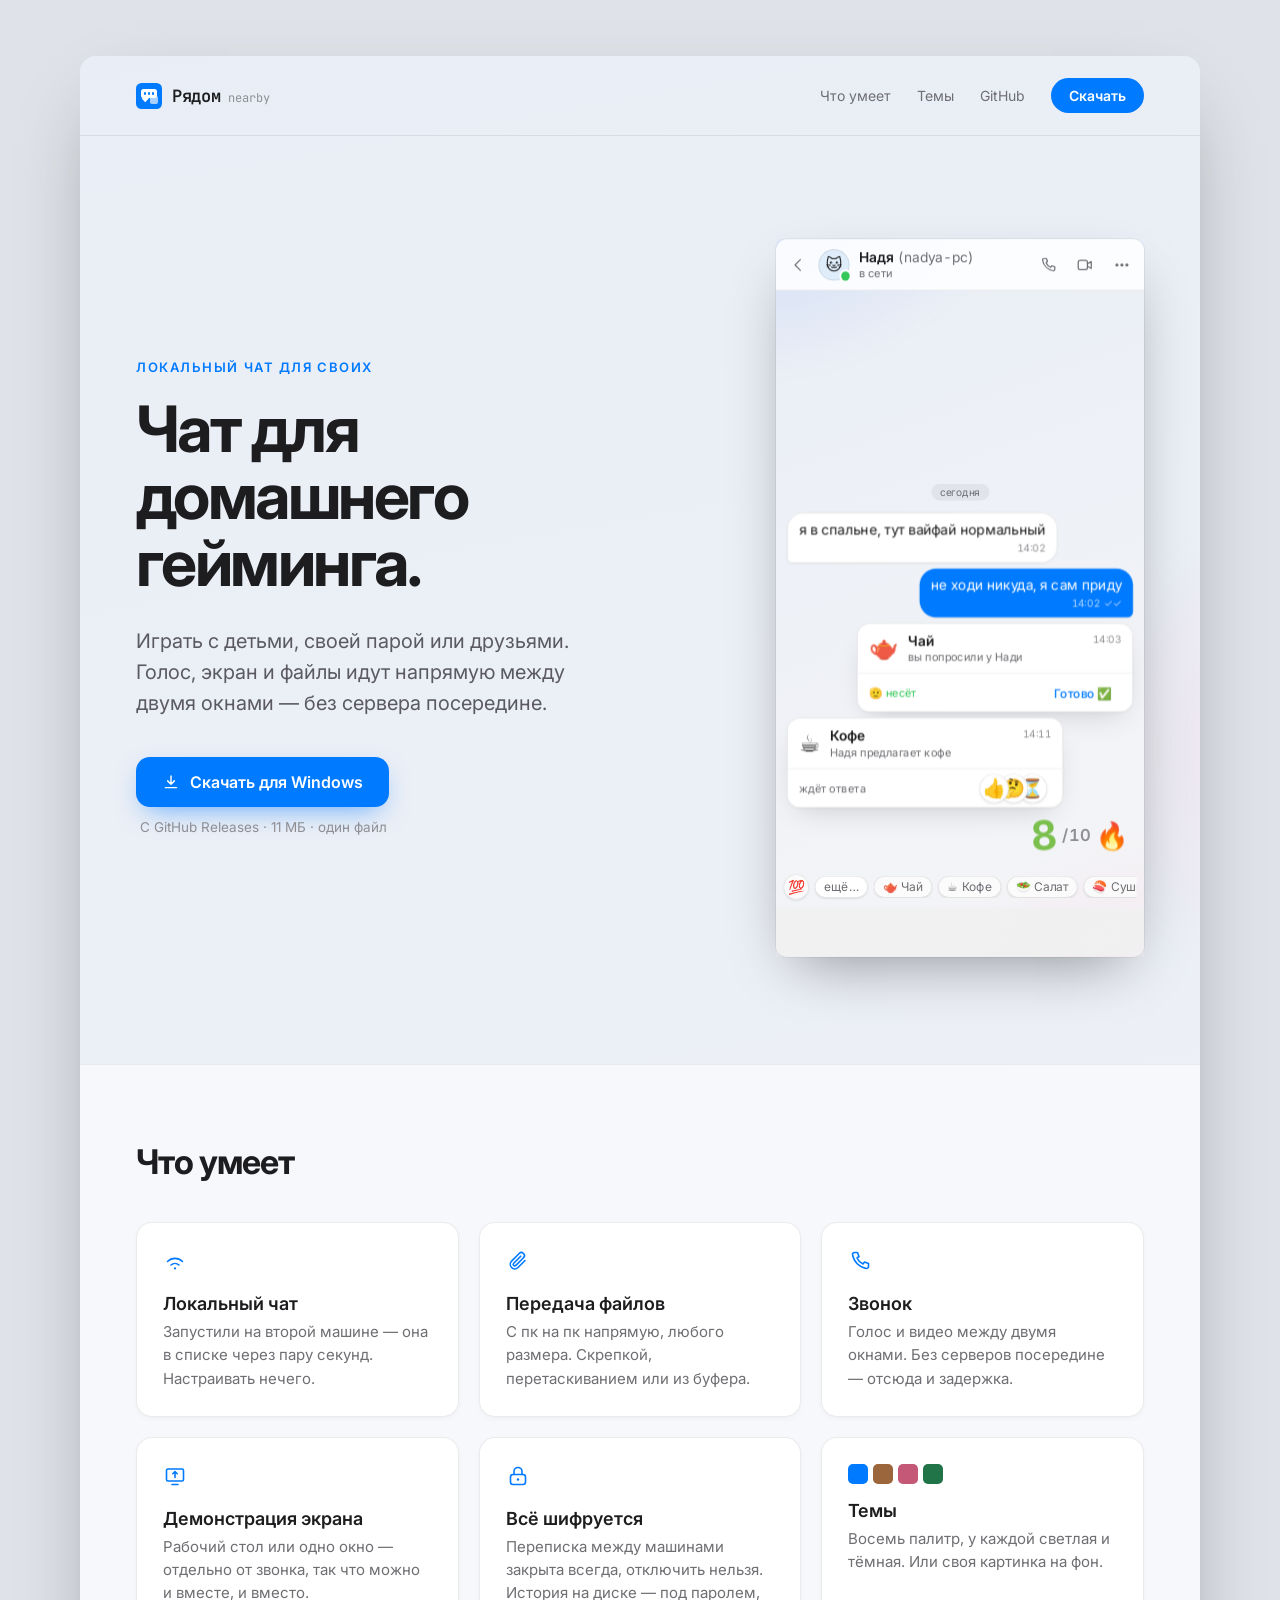
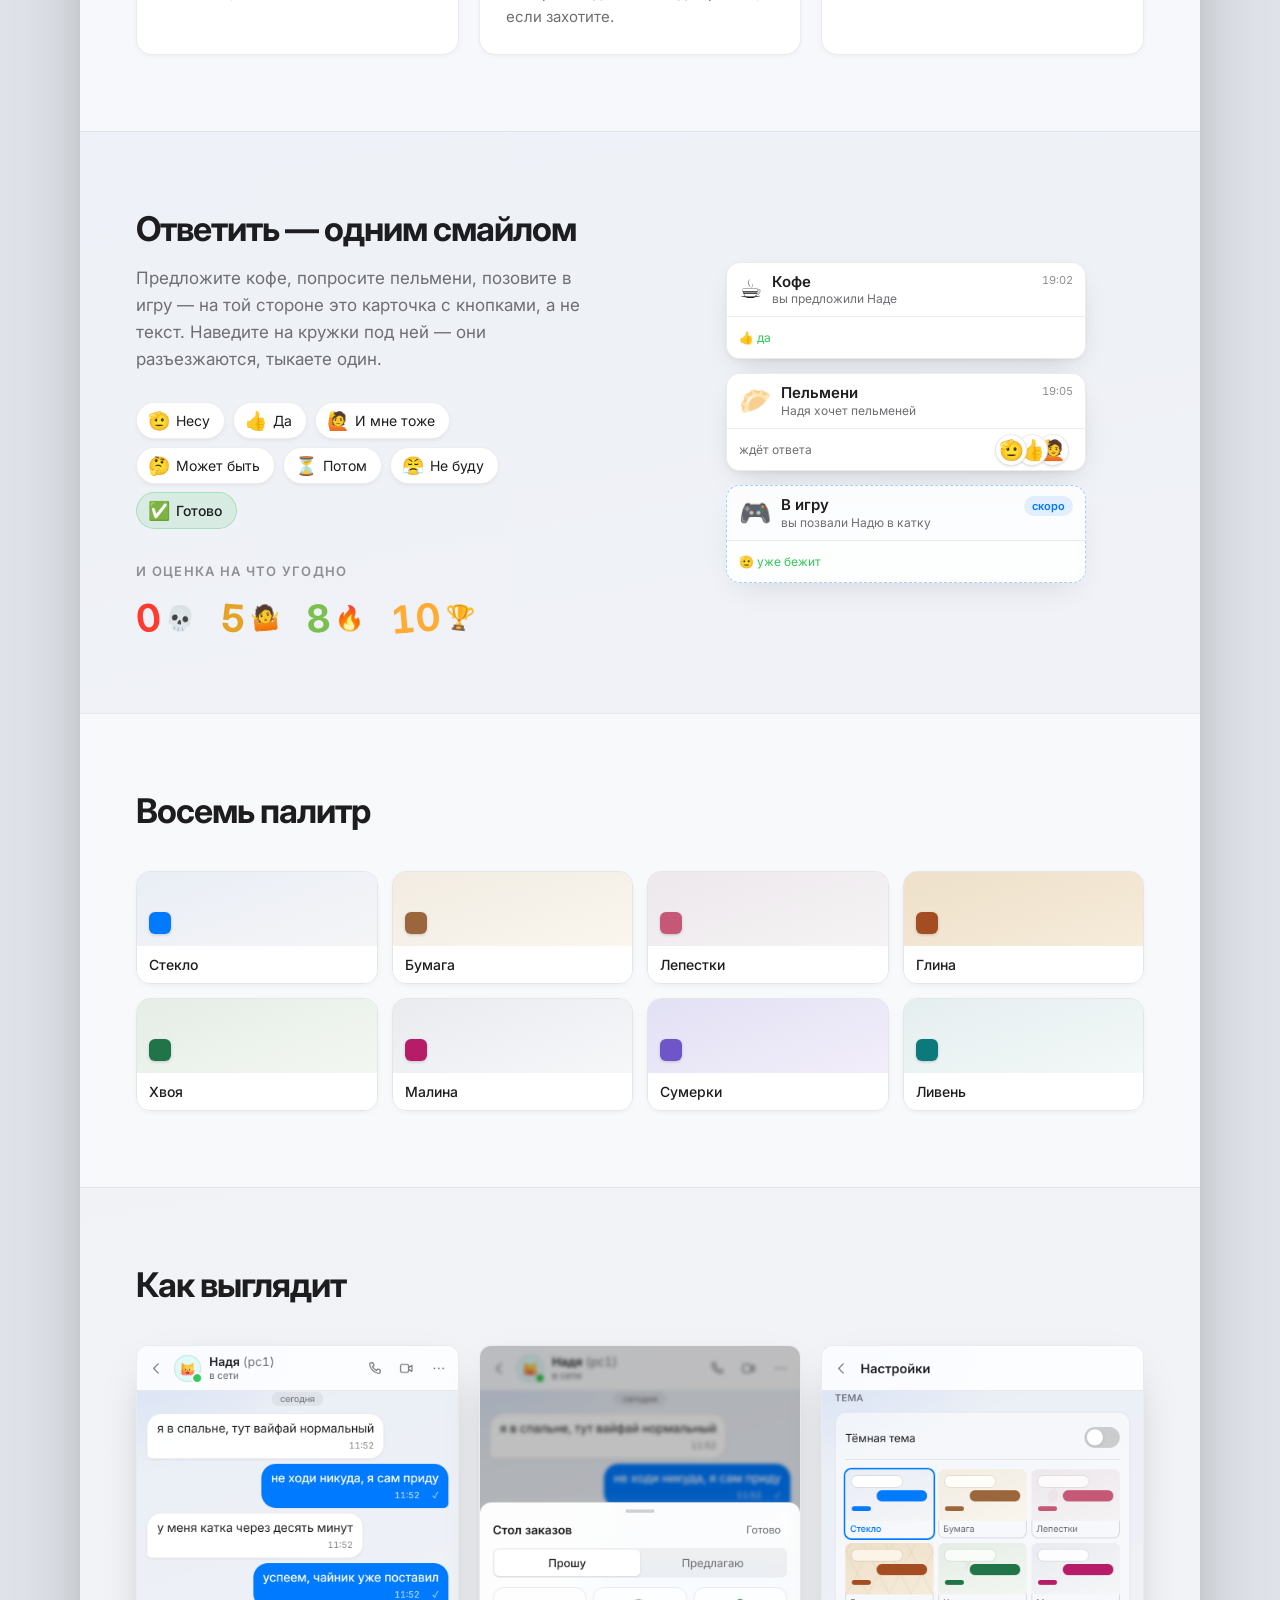
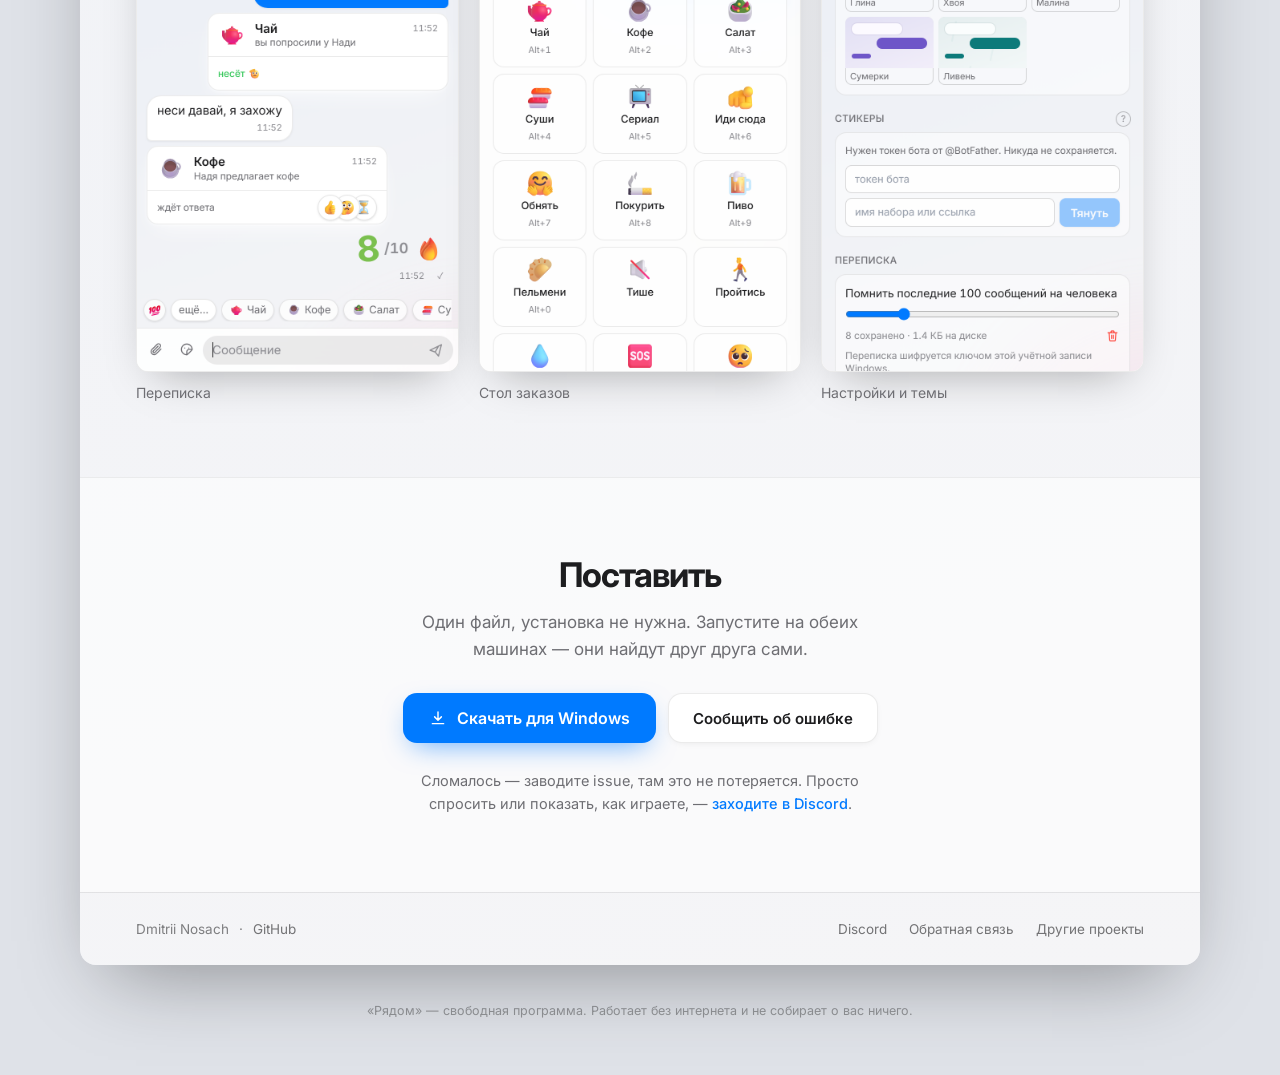
==== index.html @ aa348ae3 "Лендинг «Рядом» для GitHub Pages на manacode.su" ====
<!DOCTYPE html>
<html lang="ru">
<head>
<meta charset="utf-8">
<meta name="viewport" content="width=device-width, initial-scale=1">
<title>Рядом — локальный чат для домашней сети, без интернета и аккаунтов</title>
<meta name="description" content="«Рядом» — чат для двух-трёх компьютеров в одной квартире. Сообщения, звонок, демонстрация экрана и файлы идут напрямую между машинами: без интернета, без аккаунтов, без сервера. Бесплатно, Windows, один файл.">

<link rel="canonical" href="https://manacode.su/">
<meta name="theme-color" content="#dfe2e8">

<meta property="og:type" content="website">
<meta property="og:locale" content="ru_RU">
<meta property="og:site_name" content="Рядом">
<meta property="og:url" content="https://manacode.su/">
<meta property="og:title" content="Рядом — локальный чат для домашней сети">
<meta property="og:description" content="Сообщения, звонок, экран и файлы напрямую между компьютерами в одной квартире. Без интернета, аккаунтов и сервера.">
<meta property="og:image" content="https://manacode.su/assets/og.png">
<meta property="og:image:width" content="1200">
<meta property="og:image:height" content="630">
<meta property="og:image:alt" content="Окно чата «Рядом»: переписка, карточки заказов и оценка">

<meta name="twitter:card" content="summary_large_image">
<meta name="twitter:title" content="Рядом — локальный чат для домашней сети">
<meta name="twitter:description" content="Сообщения, звонок, экран и файлы напрямую между компьютерами в одной квартире. Без интернета, аккаунтов и сервера.">
<meta name="twitter:image" content="https://manacode.su/assets/og.png">

<link rel="icon" href="assets/ryadom-32.png" sizes="32x32" type="image/png">
<link rel="icon" href="assets/ryadom-256.png" sizes="256x256" type="image/png">
<link rel="apple-touch-icon" href="assets/ryadom-256.png">

<link rel="preconnect" href="https://fonts.googleapis.com">
<link rel="preconnect" href="https://fonts.gstatic.com" crossorigin>
<link href="https://fonts.googleapis.com/css2?family=Inter:wght@400;500;600;700;800&amp;family=JetBrains+Mono:wght@400;500;600&amp;display=swap" rel="stylesheet">
<link rel="stylesheet" href="assets/style.css">

<script type="application/ld+json">
{
  "@context": "https://schema.org",
  "@type": "SoftwareApplication",
  "name": "Рядом",
  "alternateName": "Ryadom",
  "applicationCategory": "CommunicationApplication",
  "operatingSystem": "Windows 10, Windows 11",
  "url": "https://manacode.su/",
  "downloadUrl": "https://github.com/dmitriinosach/Nearby-Lan-Chat/releases/latest",
  "inLanguage": "ru",
  "description": "Локальный чат для домашней сети: сообщения, звонок, демонстрация экрана и передача файлов напрямую между компьютерами, без интернета, аккаунтов и сервера.",
  "offers": { "@type": "Offer", "price": "0", "priceCurrency": "RUB" },
  "author": { "@type": "Person", "name": "Dmitrii Nosach", "url": "https://github.com/dmitriinosach" }
}
</script>
</head>
<body>

<a class="skip" href="#glavnoe">К содержанию</a>

<div class="page">
  <div class="shell">

    <!-- ─────────────────────────── шапка ─────────────────────────── -->
    <header class="nav">
      <a class="brand" href="/">
        <span class="mark" aria-hidden="true">
          <i class="m-back"></i>
          <i class="m-tail"></i>
          <i class="m-bub"><b></b><b></b><b></b></i>
        </span>
        <span style="display: flex; align-items: baseline; gap: 8px;">
          <span class="brand__name">Рядом</span>
          <span class="brand__sub">nearby</span>
        </span>
      </a>
      <nav class="nav__links">
        <a href="#umeet">Что умеет</a>
        <a href="#temy">Темы</a>
        <a href="https://github.com/dmitriinosach/Nearby-Lan-Chat">GitHub</a>
        <a class="btn btn--pill" href="https://github.com/dmitriinosach/Nearby-Lan-Chat/releases/latest">Скачать</a>
      </nav>
    </header>

    <!-- ─────────────────────────── герой ─────────────────────────── -->
    <main id="glavnoe">
    <section class="hero">
      <div class="hero__glow" aria-hidden="true"></div>

      <div class="hero__grid">
        <div>
          <p class="kicker">Локальный чат для своих</p>
          <h1>Чат для домашнего гейминга.</h1>
          <p class="hero__lead">Играть с детьми, своей парой или друзьями. Голос, экран и файлы идут напрямую между двумя окнами — без сервера посередине.</p>

          <div class="hero__cta">
            <a class="btn btn--lead" href="https://github.com/dmitriinosach/Nearby-Lan-Chat/releases/latest">
              <svg width="18" height="18" viewBox="0 0 24 24" fill="none" stroke="currentColor" stroke-width="1.9" stroke-linecap="round" stroke-linejoin="round" aria-hidden="true"><path d="M12 4v11m0 0-4.5-4.5M12 15l4.5-4.5"/><path d="M4.5 19.5h15"/></svg>
              Скачать для Windows
            </a>
            <p class="hero__fine">С GitHub Releases · 11 МБ · один файл</p>
          </div>
        </div>

        <div class="hero__shot">
          <!-- Макет окна 400×780, воссозданный из web/src. Не скриншот:
               настоящие снимки живут ниже, в разделе «Как выглядит». -->
          <div class="win">
            <div class="win__glow" aria-hidden="true"></div>
            <div class="win__col">

              <div class="win__bar">
                <span class="win__icon" aria-hidden="true"><svg width="20" height="20" viewBox="0 0 24 24" fill="none" stroke="currentColor" stroke-width="1.6" stroke-linecap="round" stroke-linejoin="round"><path d="M15 5 8 12l7 7"/></svg></span>
                <span class="win__ava">
                  <span>🐱</span>
                  <i class="win__dot"></i>
                </span>
                <div class="win__who">
                  <p class="n">Надя<span> (nadya-pc)</span></p>
                  <p class="s">в сети</p>
                </div>
                <span class="win__icon" aria-hidden="true"><svg width="20" height="20" viewBox="0 0 24 24" fill="none" stroke="currentColor" stroke-width="1.6" stroke-linecap="round" stroke-linejoin="round"><path d="M6.5 3.5h3l1.5 4-2 1.5a12 12 0 0 0 6 6l1.5-2 4 1.5v3a2 2 0 0 1-2.2 2A17 17 0 0 1 4.5 5.7a2 2 0 0 1 2-2.2Z"/></svg></span>
                <span class="win__icon" aria-hidden="true"><svg width="20" height="20" viewBox="0 0 24 24" fill="none" stroke="currentColor" stroke-width="1.6" stroke-linecap="round" stroke-linejoin="round"><rect x="3" y="6" width="12" height="12" rx="2.5"/><path d="m15 10.5 5-3v9l-5-3"/></svg></span>
                <span class="win__icon" aria-hidden="true"><svg width="20" height="20" viewBox="0 0 24 24" fill="none" stroke="currentColor" stroke-width="1.6"><circle cx="5.5" cy="12" r="1.3" fill="currentColor"/><circle cx="12" cy="12" r="1.3" fill="currentColor"/><circle cx="18.5" cy="12" r="1.3" fill="currentColor"/></svg></span>
              </div>

              <div class="win__feed">
                <div class="win__day"><span>сегодня</span></div>

                <div class="row row--them">
                  <div class="bub bub--them">
                    <p>я в спальне, тут вайфай нормальный</p>
                    <div class="bub__meta"><span>14:02</span></div>
                  </div>
                </div>

                <div class="row row--me">
                  <div class="bub bub--me">
                    <p>не ходи никуда, я сам приду</p>
                    <div class="bub__meta"><span>14:02</span><span class="bub__ticks">✓✓</span></div>
                  </div>
                </div>

                <div class="row row--me">
                  <div class="order">
                    <div class="order__top">
                      <span class="order__emoji">🫖</span>
                      <div class="order__body">
                        <p class="order__title">Чай</p>
                        <p class="order__who">вы попросили у Нади</p>
                      </div>
                      <span class="order__time">14:03</span>
                    </div>
                    <div class="order__foot">
                      <span class="order__state order__state--yes">🫡 несёт</span>
                      <span class="win__done">Готово ✅</span>
                    </div>
                  </div>
                </div>

                <div class="row row--them">
                  <div class="order">
                    <div class="order__top">
                      <span class="order__emoji">☕</span>
                      <div class="order__body">
                        <p class="order__title">Кофе</p>
                        <p class="order__who">Надя предлагает кофе</p>
                      </div>
                      <span class="order__time">14:11</span>
                    </div>
                    <div class="order__foot">
                      <span class="order__state">ждёт ответа</span>
                      <span class="stack"><span>👍</span><span>🤔</span><span>⏳</span></span>
                    </div>
                  </div>
                </div>

                <div class="row row--me">
                  <div class="win__score"><b>8</b><s>/10</s><i>🔥</i></div>
                </div>
              </div>

              <div>
                <div class="win__quick">
                  <span class="pill pill--round">💯</span>
                  <span class="pill pill--solid">ещё…</span>
                  <div>
                    <span class="pill"><span>🫖</span><span>Чай</span></span>
                    <span class="pill"><span>☕</span><span>Кофе</span></span>
                    <span class="pill"><span>🥗</span><span>Салат</span></span>
                    <span class="pill"><span>🍣</span><span>Суши</span></span>
                  </div>
                </div>

                <div class="win__composer">
                  <span class="win__icon" aria-hidden="true"><svg width="20" height="20" viewBox="0 0 24 24" fill="none" stroke="currentColor" stroke-width="1.6" stroke-linecap="round" stroke-linejoin="round"><path d="M19 11.5 12 18.5a4.5 4.5 0 0 1-6.4-6.4l7.6-7.6a3 3 0 0 1 4.3 4.3l-7.6 7.6a1.5 1.5 0 0 1-2.2-2.2l7-7"/></svg></span>
                  <span class="win__icon" aria-hidden="true"><svg width="20" height="20" viewBox="0 0 24 24" fill="none" stroke="currentColor" stroke-width="1.6" stroke-linecap="round" stroke-linejoin="round"><path d="M20 12a8 8 0 1 0-8 8c1 0 8-7 8-8Z"/><path d="M20 12h-4.5a3.5 3.5 0 0 0-3.5 3.5V20"/><path d="M9 10h.01M15 10h.01"/></svg></span>
                  <div class="win__field">
                    <div>Сообщение</div>
                    <span class="win__send" aria-hidden="true"><svg width="22" height="22" viewBox="0 0 24 24" fill="none" stroke="currentColor" stroke-width="1.6" stroke-linecap="round" stroke-linejoin="round"><path d="M4.5 12 20 4.5 16 20l-4.5-5.5L4.5 12Z"/><path d="m11.5 14.5 4.5-8"/></svg></span>
                  </div>
                </div>
              </div>

            </div>
          </div>
        </div>
      </div>
    </section>

    <!-- ────────────────────────── что умеет ──────────────────────── -->
    <section class="band band--tint" id="umeet">
      <h3>Что умеет</h3>

      <div class="cards">
        <article class="card">
          <svg width="24" height="24" viewBox="0 0 24 24" fill="none" stroke="rgb(0 122 255)" stroke-width="1.6" stroke-linecap="round" stroke-linejoin="round" aria-hidden="true"><path d="M4.5 12.5a10.5 10.5 0 0 1 15 0"/><path d="M8 16a6 6 0 0 1 8 0"/><circle cx="12" cy="19.4" r="1.1" fill="rgb(0 122 255)" stroke="none"/></svg>
          <h4>Локальный чат</h4>
          <p>Запустили на второй машине — она в списке через пару секунд. Настраивать нечего.</p>
        </article>

        <article class="card">
          <svg width="24" height="24" viewBox="0 0 24 24" fill="none" stroke="rgb(0 122 255)" stroke-width="1.6" stroke-linecap="round" stroke-linejoin="round" aria-hidden="true"><path d="M19 11.5 12 18.5a4.5 4.5 0 0 1-6.4-6.4l7.6-7.6a3 3 0 0 1 4.3 4.3l-7.6 7.6a1.5 1.5 0 0 1-2.2-2.2l7-7"/></svg>
          <h4>Передача файлов</h4>
          <p>С пк на пк напрямую, любого размера. Скрепкой, перетаскиванием или из буфера.</p>
        </article>

        <article class="card">
          <svg width="24" height="24" viewBox="0 0 24 24" fill="none" stroke="rgb(0 122 255)" stroke-width="1.6" stroke-linecap="round" stroke-linejoin="round" aria-hidden="true"><path d="M6.5 3.5h3l1.5 4-2 1.5a12 12 0 0 0 6 6l1.5-2 4 1.5v3a2 2 0 0 1-2.2 2A17 17 0 0 1 4.5 5.7a2 2 0 0 1 2-2.2Z"/></svg>
          <h4>Звонок</h4>
          <p>Голос и видео между двумя окнами. Без серверов посередине — отсюда и задержка.</p>
        </article>

        <article class="card">
          <svg width="24" height="24" viewBox="0 0 24 24" fill="none" stroke="rgb(0 122 255)" stroke-width="1.6" stroke-linecap="round" stroke-linejoin="round" aria-hidden="true"><path d="M3.5 15.5V6.5A1.5 1.5 0 0 1 5 5h14a1.5 1.5 0 0 1 1.5 1.5v9A1.5 1.5 0 0 1 19 17H5a1.5 1.5 0 0 1-1.5-1.5Z"/><path d="M9 20.5h6"/><path d="M12 13.5v-6m0 0-2.2 2.2M12 7.5l2.2 2.2"/></svg>
          <h4>Демонстрация экрана</h4>
          <p>Рабочий стол или одно окно — отдельно от звонка, так что можно и вместе, и вместо.</p>
        </article>

        <article class="card">
          <svg width="24" height="24" viewBox="0 0 24 24" fill="none" stroke="rgb(0 122 255)" stroke-width="1.6" stroke-linecap="round" stroke-linejoin="round" aria-hidden="true"><rect x="4.5" y="10.5" width="15" height="10" rx="2.5"/><path d="M8 10.5V7.5a4 4 0 0 1 8 0v3"/><circle cx="12" cy="15.5" r="1.2" fill="rgb(0 122 255)" stroke="none"/></svg>
          <h4>Всё шифруется</h4>
          <p>Переписка между машинами закрыта всегда, отключить нельзя. История на диске — под паролем, если захотите.</p>
        </article>

        <article class="card">
          <div class="card__swatches" aria-hidden="true">
            <span style="background: rgb(0 122 255);"></span>
            <span style="background: rgb(156 102 60);"></span>
            <span style="background: rgb(196 88 118);"></span>
            <span style="background: rgb(32 116 72);"></span>
          </div>
          <h4>Темы</h4>
          <p>Восемь палитр, у каждой светлая и тёмная. Или своя картинка на фон.</p>
        </article>
      </div>
    </section>

    <!-- ─────────────────────────── реакции ───────────────────────── -->
    <section class="band">
      <div class="split">
        <div>
          <h3>Ответить — одним смайлом</h3>
          <p class="split__lead">Предложите кофе, попросите пельмени, позовите в игру — на той стороне это карточка с кнопками, а не текст. Наведите на кружки под ней — они разъезжаются, тыкаете один.</p>

          <div class="chips">
            <span class="chip"><em>🫡</em>Несу</span>
            <span class="chip"><em>👍</em>Да</span>
            <span class="chip"><em>🙋</em>И мне тоже</span>
            <span class="chip"><em>🤔</em>Может быть</span>
            <span class="chip"><em>⏳</em>Потом</span>
            <span class="chip"><em>😤</em>Не буду</span>
            <span class="chip chip--done"><em>✅</em>Готово</span>
          </div>

          <p class="kicker kicker--mute">И оценка на что угодно</p>
          <div class="scores">
            <span class="score"><b style="color: rgb(255 59 48); transform: rotate(-7deg);">0</b><i style="transform: rotate(9deg);">💀</i></span>
            <span class="score"><b style="color: color-mix(in oklab, rgb(255 149 0), rgb(52 199 89) 20%); transform: rotate(4deg);">5</b><i style="transform: rotate(-5deg);">🤷</i></span>
            <span class="score"><b style="color: color-mix(in oklab, rgb(255 149 0), rgb(52 199 89) 80%); transform: rotate(-4deg);">8</b><i style="transform: rotate(5deg);">🔥</i></span>
            <span class="score"><b style="color: color-mix(in oklab, rgb(255 149 0) 68%, #ffd76a); transform: rotate(-5deg);">10</b><i style="transform: rotate(6deg);">🏆</i></span>
          </div>
        </div>

        <div class="orders">
          <div class="order">
            <div class="order__top">
              <span class="order__emoji">☕</span>
              <div class="order__body">
                <p class="order__title">Кофе</p>
                <p class="order__who">вы предложили Наде</p>
              </div>
              <span class="order__time">19:02</span>
            </div>
            <div class="order__foot">
              <span class="order__state order__state--yes">👍 да</span>
            </div>
          </div>

          <div class="order">
            <div class="order__top">
              <span class="order__emoji">🥟</span>
              <div class="order__body">
                <p class="order__title">Пельмени</p>
                <p class="order__who">Надя хочет пельменей</p>
              </div>
              <span class="order__time">19:05</span>
            </div>
            <div class="order__foot">
              <span class="order__state">ждёт ответа</span>
              <span class="stack"><span>🫡</span><span>👍</span><span>🙋</span></span>
            </div>
          </div>

          <div class="order order--soon">
            <div class="order__top">
              <span class="order__emoji">🎮</span>
              <div class="order__body">
                <p class="order__title">В игру</p>
                <p class="order__who">вы позвали Надю в катку</p>
              </div>
              <span class="order__tag">скоро</span>
            </div>
            <div class="order__foot">
              <span class="order__state order__state--yes">🫡 уже бежит</span>
            </div>
          </div>
        </div>
      </div>
    </section>

    <!-- ──────────────────────────── темы ─────────────────────────── -->
    <section class="band band--tint" id="temy">
      <h3>Восемь палитр</h3>
      <div class="skins">
        <div class="skin"><div class="skin__swatch" style="background: linear-gradient(160deg, rgb(233 238 246), rgb(245 245 247));"><b style="background: rgb(0 122 255);"></b></div><p class="skin__name">Стекло</p></div>
        <div class="skin"><div class="skin__swatch" style="background: linear-gradient(160deg, rgb(242 236 226), rgb(250 246 238));"><b style="background: rgb(156 102 60);"></b></div><p class="skin__name">Бумага</p></div>
        <div class="skin"><div class="skin__swatch" style="background: linear-gradient(160deg, rgb(236 232 235), rgb(246 243 245));"><b style="background: rgb(196 88 118);"></b></div><p class="skin__name">Лепестки</p></div>
        <div class="skin"><div class="skin__swatch" style="background: linear-gradient(160deg, rgb(238 224 202), rgb(246 236 218));"><b style="background: rgb(164 76 34);"></b></div><p class="skin__name">Глина</p></div>
        <div class="skin"><div class="skin__swatch" style="background: linear-gradient(160deg, rgb(229 237 230), rgb(243 247 242));"><b style="background: rgb(32 116 72);"></b></div><p class="skin__name">Хвоя</p></div>
        <div class="skin"><div class="skin__swatch" style="background: linear-gradient(160deg, rgb(233 235 239), rgb(246 247 249));"><b style="background: rgb(182 28 104);"></b></div><p class="skin__name">Малина</p></div>
        <div class="skin"><div class="skin__swatch" style="background: linear-gradient(160deg, rgb(226 224 244), rgb(242 238 250));"><b style="background: rgb(110 86 200);"></b></div><p class="skin__name">Сумерки</p></div>
        <div class="skin"><div class="skin__swatch" style="background: linear-gradient(160deg, rgb(229 238 239), rgb(243 248 248));"><b style="background: rgb(12 122 122);"></b></div><p class="skin__name">Ливень</p></div>
      </div>
    </section>

    <!-- ──────────────────────── как выглядит ─────────────────────── -->
    <section class="band" id="skriny">
      <h3>Как выглядит</h3>
      <div class="shots">
        <figure>
          <img src="assets/shots/perepiska.png" width="800" height="1560" loading="lazy" decoding="async" fetchpriority="high" alt="Окно «Рядом»: переписка с собеседником, карточка заказа «Чай» и оценка 8 из 10">
          <figcaption>Переписка</figcaption>
        </figure>
        <figure>
          <img src="assets/shots/zakazy.png" width="800" height="1560" loading="lazy" decoding="async" alt="Стол заказов: сетка из чая, кофе, салата, сериала и других просьб">
          <figcaption>Стол заказов</figcaption>
        </figure>
        <figure>
          <img src="assets/shots/nastroiki.png" width="800" height="1560" loading="lazy" decoding="async" alt="Настройки «Рядом»: галерея из восьми тем оформления">
          <figcaption>Настройки и темы</figcaption>
        </figure>
      </div>
    </section>

    <!-- ─────────────────────────── скачать ───────────────────────── -->
    <section class="band band--tint grab" id="skachat">
      <h3>Поставить</h3>
      <p>Один файл, установка не нужна. Запустите на обеих машинах — они найдут друг друга сами.</p>
      <div class="grab__row">
        <a class="btn btn--lead" href="https://github.com/dmitriinosach/Nearby-Lan-Chat/releases/latest">
          <svg width="18" height="18" viewBox="0 0 24 24" fill="none" stroke="currentColor" stroke-width="1.9" stroke-linecap="round" stroke-linejoin="round" aria-hidden="true"><path d="M12 4v11m0 0-4.5-4.5M12 15l4.5-4.5"/><path d="M4.5 19.5h15"/></svg>
          Скачать для Windows
        </a>
        <a class="btn btn--ghost" href="https://github.com/dmitriinosach/Nearby-Lan-Chat/issues/new/choose">Сообщить об ошибке</a>
      </div>
      <p class="grab__fine">Сломалось — заводите issue, там это не потеряется.
        Просто спросить или показать, как играете, — <a href="https://discord.gg/6gW75qKbcW" rel="noopener">заходите в Discord</a>.</p>
    </section>
    </main>

    <!-- ──────────────────────────── футер ────────────────────────── -->
    <footer class="foot">
      <span class="foot__who">
        <span>Dmitrii Nosach</span>
        <span class="foot__dot">·</span>
        <a href="https://github.com/dmitriinosach">GitHub</a>
      </span>
      <nav class="foot__nav">
        <a href="https://discord.gg/6gW75qKbcW" rel="noopener">Discord</a>
        <a href="https://github.com/dmitriinosach/Nearby-Lan-Chat/issues">Обратная связь</a>
        <a href="https://manacode.su">Другие проекты</a>
      </nav>
    </footer>

  </div>

  <p class="tail">«Рядом» — свободная программа. Работает без интернета и не собирает о вас ничего.</p>
</div>

</body>
</html>
---- assets/style.css ----
/* Рядом — лендинг.
   Собран из холста Claude Design (lan_chat_site/*.dc.html). Инлайновые
   стили артбордов переписаны в классы по одной причине: инлайн не умеет
   медиазапросов, а без мобильной вёрстки Google индексирует страницу как
   сломанную. Величины — цвета, тени, радиусы — перенесены из макета один
   в один, менять их на глаз не надо. */

:root {
  color-scheme: light;

  --page: #dfe2e8;
  --card-from: rgb(233 238 246);
  --card-to: rgb(245 245 247);

  --ink: rgb(29 29 31);
  --ink-2: rgb(90 90 96);
  --ink-3: rgb(110 110 115);
  --ink-4: rgb(142 142 147);

  --accent: rgb(0 122 255);
  --accent-dim: rgb(0 108 232);
  --good: rgb(52 199 89);

  --hair: rgb(0 0 0 / 0.08);
  --hair-soft: rgb(0 0 0 / 0.06);
  --wash: rgb(29 29 31 / 0.06);

  --sans: Inter, "Segoe UI", system-ui, -apple-system, sans-serif;
  --mono: "JetBrains Mono", ui-monospace, "Cascadia Mono", monospace;

  --shell: 1120px;
  --pad: 56px;
}

* { box-sizing: border-box; }

html { scroll-behavior: smooth; }
@media (prefers-reduced-motion: reduce) {
  html { scroll-behavior: auto; }
  *, *::before, *::after { animation-duration: 0.01ms !important; transition-duration: 0.01ms !important; }
}

body {
  margin: 0;
  background: var(--page);
  color: var(--ink);
  font-family: var(--sans);
  -webkit-font-smoothing: antialiased;
}

a { color: var(--accent); }
img { max-width: 100%; height: auto; display: block; }

/* Клавиатурная навигация должна быть видна на любом фоне. */
:focus-visible { outline: 2px solid var(--accent); outline-offset: 3px; border-radius: 6px; }

.skip {
  position: absolute; left: -9999px; top: 0; z-index: 100;
  padding: 10px 16px; background: #fff; border-radius: 0 0 10px 0;
}
.skip:focus { left: 0; }

/* ── каркас ───────────────────────────────────────────────────────── */

.page { padding: 56px 64px 0; }

.shell {
  width: 100%;
  max-width: var(--shell);
  margin: 0 auto;
  overflow: hidden;
  border-radius: 16px;
  box-shadow: 0 32px 80px -28px rgb(0 0 0 / 0.4);
  background: linear-gradient(170deg, var(--card-from), var(--card-to));
}

.band { padding: 76px var(--pad); border-top: 1px solid var(--hair-soft); }
.band--tint { background: rgb(255 255 255 / 0.55); }

h2, h3 { letter-spacing: -0.03em; text-wrap: balance; }

.kicker {
  margin: 0 0 20px;
  font-size: 13px; font-weight: 600;
  letter-spacing: 0.12em; text-transform: uppercase;
  color: var(--accent);
}
.kicker--mute { color: var(--ink-4); letter-spacing: 0.1em; }

.band > h3 { margin: 0 0 40px; font-size: 34px; font-weight: 700; }

/* ── шапка ────────────────────────────────────────────────────────── */

.nav {
  display: flex; align-items: center; justify-content: space-between;
  gap: 16px;
  padding: 22px var(--pad);
  border-bottom: 1px solid var(--hair);
}

.brand { display: flex; align-items: center; gap: 10px; text-decoration: none; color: inherit; }
.brand__name { font-family: var(--mono); font-size: 17px; font-weight: 600; letter-spacing: -0.02em; }
.brand__sub  { font-family: var(--mono); font-size: 12px; color: var(--ink-4); }

/* Логотип повторяет иконку из icon_windows.go: пузырь, хвост, тусклый
   второй за ним. Абсолютные пиксели, потому что фигура выверена в 26px
   и на другом размере разъезжается. */
.mark { position: relative; display: inline-block; width: 26px; height: 26px; border-radius: 5.5px; background: var(--accent); flex-shrink: 0; }
.mark i { position: absolute; display: block; }
.mark .m-back { left: 14px; top: 13px; width: 8px; height: 8px; border-radius: 2px; background: rgb(255 255 255 / 0.66); }
.mark .m-tail { left: 7px; top: 13.5px; width: 4.5px; height: 4.5px; transform: rotate(45deg); background: #fff; }
.mark .m-bub  { left: 5px; top: 6.5px; width: 16px; height: 9px; border-radius: 2.5px; background: #fff; display: flex; align-items: center; justify-content: center; gap: 1.5px; }
.mark .m-bub b { width: 2.5px; height: 2.5px; border-radius: 999px; background: var(--accent); }

.nav__links { display: flex; align-items: center; gap: 26px; }
/* :not(.btn) обязателен: без него `.nav__links a` (0,1,1) перебивает
   `.btn--pill` (0,1,0) и красит белый текст кнопки в серый по синему. */
.nav__links a:not(.btn) { font-size: 14px; color: var(--ink-3); text-decoration: none; }
.nav__links a:not(.btn):hover { color: var(--ink); }

.btn {
  display: inline-flex; align-items: center; gap: 10px;
  border: 0; cursor: pointer; text-decoration: none;
  font-family: inherit; font-weight: 600;
  transition: background-color 140ms ease;
}
.btn--pill { padding: 9px 18px; border-radius: 999px; background: var(--accent); color: #fff; font-size: 14px; }
.btn--pill:hover { background: var(--accent-dim); color: #fff; }
.btn--lead {
  padding: 15px 26px; border-radius: 14px;
  background: var(--accent); color: #fff; font-size: 16px;
  box-shadow: 0 10px 28px -10px rgb(0 122 255 / 0.65);
}
.btn--lead:hover { background: var(--accent-dim); color: #fff; }
.btn--ghost {
  padding: 14px 24px; border-radius: 14px; font-size: 15px;
  background: #fff; color: var(--ink); border: 1px solid var(--hair);
  box-shadow: 0 2px 8px -4px rgb(0 0 0 / 0.12);
}
.btn--ghost:hover { background: rgb(255 255 255 / 0.6); color: var(--ink); }

/* ── герой ────────────────────────────────────────────────────────── */

.hero { position: relative; padding: 72px var(--pad) 76px; overflow: hidden; }

.hero__glow {
  position: absolute; inset: -30%; pointer-events: none;
  background:
    radial-gradient(34rem 28rem at 8% 0%, rgb(120 160 255 / 0.36), transparent 62%),
    radial-gradient(30rem 26rem at 92% 60%, rgb(255 170 200 / 0.28), transparent 64%);
  filter: blur(14px);
}

.hero__grid {
  position: relative;
  display: grid; grid-template-columns: 1fr auto; gap: 48px;
  align-items: center;
}
/* Без этого `1fr` берёт минимумом max-content своего элемента: колонка
   раздувается под 400px макета, а не макет ужимается под колонку. */
.hero__grid > *, .split > * { min-width: 0; }

.hero h1 { margin: 0; font-size: 64px; line-height: 1.05; font-weight: 700; letter-spacing: -0.04em; text-wrap: balance; }
.hero__lead { margin: 30px 0 0; font-size: 20px; line-height: 1.55; color: var(--ink-2); max-width: 36ch; text-wrap: pretty; }
.hero__cta { display: flex; flex-direction: column; align-items: flex-start; gap: 10px; margin-top: 38px; }
.hero__fine { margin: 0; padding-left: 4px; font-size: 13.5px; line-height: 1.5; color: var(--ink-4); }

/* Резиновая ширина с потолком, а не жёсткие 400px. С жёсткими колонка
   грида разрасталась под макет, макет вылезал за .shell и молча срезался
   его overflow:hidden — на телефоне окно было обрублено с обоих боков. */
.hero__shot {
  width: 100%; max-width: 400px;
  transform: scale(0.92); transform-origin: center right;
  box-shadow: 0 26px 64px -22px rgb(0 0 0 / 0.42), 0 0 0 1px rgb(0 0 0 / 0.06);
  border-radius: 12px; overflow: hidden;
}

/* ── что умеет ────────────────────────────────────────────────────── */

.cards { display: grid; grid-template-columns: repeat(3, 1fr); gap: 20px; }

.card {
  border-radius: 16px; border: 1px solid var(--hair); background: #fff;
  padding: 26px; box-shadow: 0 2px 8px -4px rgb(0 0 0 / 0.1);
}
.card svg { margin-bottom: 16px; }
.card__glyph { display: block; font-size: 22px; line-height: 1; margin-bottom: 16px; }
.card h4 { margin: 0 0 6px; font-size: 18px; font-weight: 600; letter-spacing: 0; }
.card p  { margin: 0; font-size: 15px; line-height: 1.55; color: var(--ink-3); }

.card__swatches { display: flex; gap: 5px; margin-bottom: 16px; }
.card__swatches span { width: 20px; height: 20px; border-radius: 5px; }

/* ── реакции ──────────────────────────────────────────────────────── */

.split { display: grid; grid-template-columns: 1fr 1fr; gap: 56px; align-items: center; }
.split h3 { margin: 0 0 16px; font-size: 34px; font-weight: 700; }
.split__lead { margin: 0 0 28px; font-size: 17px; line-height: 1.6; color: var(--ink-3); max-width: 42ch; }

.chips { display: flex; flex-wrap: wrap; gap: 8px; margin-bottom: 34px; max-width: 46ch; }
.chip {
  display: inline-flex; align-items: center; gap: 6px;
  padding: 7px 14px 7px 11px; border-radius: 999px;
  background: #fff; border: 1px solid rgb(0 0 0 / 0.07);
  font-size: 14px; white-space: nowrap;
  box-shadow: 0 2px 6px -3px rgb(0 0 0 / 0.14);
}
.chip em { font-style: normal; font-size: 18px; }
.chip--done { background: rgb(52 199 89 / 0.12); border-color: rgb(52 199 89 / 0.3); font-weight: 500; box-shadow: none; }

.scores { display: flex; align-items: flex-end; gap: 26px; flex-wrap: wrap; }
.score { display: flex; align-items: center; gap: 4px; }
.score b { font-size: 38px; font-weight: 700; line-height: 1; font-variant-numeric: tabular-nums; }
.score i { font-style: normal; font-size: 24px; line-height: 1; }

.orders { display: flex; flex-direction: column; gap: 14px; justify-self: center; width: 100%; max-width: 360px; }

.order {
  overflow: hidden; border-radius: 14px; border: 1px solid var(--hair);
  box-shadow: 0 12px 32px -12px rgb(0 0 0 / 0.18), 0 2px 6px -2px rgb(0 0 0 / 0.08);
  background: rgb(255 255 255 / 0.97);
}
.order--soon { border-style: dashed; border-color: rgb(0 122 255 / 0.35); background: rgb(255 255 255 / 0.8); box-shadow: 0 12px 32px -12px rgb(0 0 0 / 0.12); }
.order__top { display: flex; align-items: center; gap: 10px; padding: 10px 12px; }
.order__emoji { font-size: 26px; line-height: 1; }
.order__body { min-width: 0; flex: 1; }
.order__body p { margin: 0; line-height: 1.25; overflow: hidden; text-overflow: ellipsis; white-space: nowrap; }
.order__title { font-size: 15px; font-weight: 600; }
.order__who { font-size: 12px; color: var(--ink-3); }
.order__time { align-self: flex-start; font-size: 11px; font-variant-numeric: tabular-nums; color: var(--ink-4); }
.order__tag { align-self: flex-start; font-size: 11px; font-weight: 600; padding: 3px 8px; border-radius: 999px; background: rgb(0 122 255 / 0.1); color: var(--accent); }
.order__foot {
  display: flex; min-height: 42px; align-items: center; gap: 8px;
  border-top: 1px solid var(--hair); background: rgb(255 255 255 / 0.5); padding: 0 12px;
}
.order__state { min-width: 0; flex: 1; overflow: hidden; text-overflow: ellipsis; white-space: nowrap; font-size: 12px; color: var(--ink-3); }
.order__state--yes { color: var(--good); }

/* Складка ответов: три кружка внахлёст, как в ReplyStack. */
.stack { position: relative; height: 32px; flex-shrink: 0; width: 74px; }
.stack span {
  position: absolute; top: 0; height: 32px; width: 32px;
  display: flex; align-items: center; justify-content: center;
  border-radius: 999px; background: #fff;
  box-shadow: 0 1px 2px rgb(0 0 0 / 0.1), inset 0 0.5px 0 rgb(255 255 255 / 0.5), inset 0 0 0 1px rgb(0 0 0 / 0.1);
  font-size: 20px;
}
.stack span:nth-child(1) { right: 46px; z-index: 10; }
.stack span:nth-child(2) { right: 25px; z-index: 9; }
.stack span:nth-child(3) { right: 4px;  z-index: 8; }

/* ── темы ─────────────────────────────────────────────────────────── */

.skins { display: grid; grid-template-columns: repeat(4, 1fr); gap: 14px; }
.skin {
  border-radius: 14px; overflow: hidden; border: 1px solid var(--hair);
  box-shadow: 0 2px 8px -4px rgb(0 0 0 / 0.12);
}
.skin__swatch { height: 74px; position: relative; }
.skin__swatch b { position: absolute; left: 12px; bottom: 12px; width: 22px; height: 22px; border-radius: 6px; box-shadow: 0 1px 3px rgb(0 0 0 / 0.18); }
.skin__name { margin: 0; padding: 10px 12px; background: #fff; font-size: 14px; font-weight: 500; }

/* ── скриншоты ────────────────────────────────────────────────────── */

.shots { display: grid; grid-template-columns: repeat(3, 1fr); gap: 20px; align-items: start; }
.shots figure { margin: 0; }
.shots img {
  width: 100%; border-radius: 12px; border: 1px solid var(--hair);
  box-shadow: 0 18px 44px -20px rgb(0 0 0 / 0.34);
  background: #fff;
}
.shots figcaption { margin-top: 12px; font-size: 14px; color: var(--ink-3); }

/* ── скачать ──────────────────────────────────────────────────────── */

.grab { text-align: center; }
.grab h3 { margin: 0 0 14px; font-size: 34px; font-weight: 700; }
.grab p { margin: 0 auto 30px; max-width: 46ch; font-size: 17px; line-height: 1.6; color: var(--ink-3); }
.grab__row { display: flex; justify-content: center; flex-wrap: wrap; gap: 12px; }
/* `p.grab__fine`, а не просто класс: `.grab p` выше по специфичности и
   иначе навязывает свой нижний отступ в 30px, рассчитанный на текст
   ПЕРЕД кнопками — а эта строка идёт после них и замыкает секцию.
   Цвет намеренно --ink-3, а не более тусклый --ink-4: на плёнке
   .band--tint тот даёт контраст 3.0:1 и не проходит порог AA для текста
   мельче 18px, тогда как этот даёт 4.7:1. */
.grab p.grab__fine { margin: 26px auto 0; max-width: 52ch; font-size: 14.5px; line-height: 1.6; color: var(--ink-3); }
.grab__fine a { color: var(--accent); text-decoration: none; font-weight: 500; }
.grab__fine a:hover { text-decoration: underline; }

/* ── футер ────────────────────────────────────────────────────────── */

.foot {
  border-top: 1px solid var(--hair);
  padding: 28px var(--pad);
  display: flex; flex-wrap: wrap; align-items: baseline; gap: 12px 28px;
  font-size: 13.5px;
}
.foot__who { display: inline-flex; align-items: baseline; gap: 10px; }
.foot__who > span { opacity: 0.55; }
.foot__dot { opacity: 0.3; }
.foot a { text-decoration: none; color: inherit; opacity: 0.6; }
.foot a:hover { opacity: 1; color: var(--accent); }
/* wrap, а не nowrap: три ссылки на 375px влезают ровно впритык, и
   четвёртая (или более длинная) порвала бы футер вбок. */
.foot__nav { margin-left: auto; display: flex; flex-wrap: wrap; gap: 10px 22px; }

.tail { padding: 26px 0 44px; text-align: center; font-size: 12.5px; color: rgb(29 29 31 / 0.4); }

/* ── макет окна 400×780 ───────────────────────────────────────────── */

@keyframes lc-in { from { opacity: 0; transform: translateY(6px); } to { opacity: 1; transform: translateY(0); } }

.win {
  position: relative;
  width: 100%; max-width: 400px; height: 780px;
  overflow: hidden; border-radius: 12px;
  background: linear-gradient(160deg, rgb(233 238 246), rgb(245 245 247));
  font-family: var(--sans); font-feature-settings: "tnum" 1;
  color: var(--ink);
}
.win__glow {
  position: absolute; inset: -20%; pointer-events: none;
  background:
    radial-gradient(30rem 26rem at 10% 5%, rgb(120 160 255 / 0.3), transparent 60%),
    radial-gradient(28rem 24rem at 90% 95%, rgb(255 170 200 / 0.24), transparent 62%);
  filter: blur(12px);
}
.win__col { position: relative; display: flex; flex-direction: column; height: 100%; }

.win__bar {
  position: relative; z-index: 20;
  display: flex; height: 56px; flex-shrink: 0; align-items: center; gap: 4px;
  padding: 0 6px; border-bottom: 1px solid var(--hair);
  background-color: rgb(255 255 255 / 0.86);
  backdrop-filter: blur(30px) saturate(180%);
  -webkit-backdrop-filter: blur(30px) saturate(180%);
}
.win__icon {
  display: flex; height: 36px; width: 36px; flex-shrink: 0;
  align-items: center; justify-content: center;
  border: 0; background: none; border-radius: 999px; color: var(--ink-3);
}
.win__ava { position: relative; flex-shrink: 0; width: 34px; height: 34px; }
.win__ava > span {
  display: flex; height: 100%; width: 100%; align-items: center; justify-content: center;
  border-radius: 999px; box-shadow: inset 0 0 0 1px rgb(0 0 0 / 0.1);
  font-size: 17.7px; line-height: 1; background: hsl(212 70% 92% / 0.9);
}
.win__dot { position: absolute; bottom: 0; right: 0; width: 9.5px; height: 9.5px; border-radius: 999px; background: var(--good); box-shadow: 0 0 0 2px #fff; }
.win__who { margin-left: 6px; min-width: 0; flex: 1; }
.win__who p { margin: 0; line-height: 1.25; overflow: hidden; text-overflow: ellipsis; white-space: nowrap; }
.win__who .n { font-size: 15px; font-weight: 600; }
.win__who .n span { font-weight: 400; color: var(--ink-3); }
.win__who .s { font-size: 12px; color: var(--ink-3); }

.win__feed {
  min-height: 0; flex: 1; overflow: hidden;
  display: flex; flex-direction: column; justify-content: flex-end;
  gap: 6px; padding: 12px;
}
.win__day { padding: 8px 0; text-align: center; }
.win__day span { border-radius: 999px; background: var(--wash); padding: 2px 10px; font-size: 11px; color: var(--ink-3); }

.row { display: flex; }
.row--them { justify-content: flex-start; }
.row--me { justify-content: flex-end; }

.bub {
  animation: lc-in 160ms ease-out both;
  max-width: 82%; border-radius: 18px; padding: 8px 12px;
  box-shadow: 0 1px 2px rgb(0 0 0 / 0.06);
}
.bub p { margin: 0; white-space: pre-wrap; overflow-wrap: break-word; font-size: 15px; line-height: 1.375; }
.bub--them { border-bottom-left-radius: 6px; background-color: rgb(255 255 255 / 0.97); border: 1px solid var(--hair); }
.bub--me { border-bottom-right-radius: 6px; background: var(--accent); color: #fff; }
.bub__meta { margin-top: 2px; display: flex; align-items: center; justify-content: flex-end; gap: 4px; font-size: 11px; font-variant-numeric: tabular-nums; color: var(--ink-4); }
.bub--me .bub__meta { color: rgb(255 255 255 / 0.7); }
.bub__ticks { display: inline-block; min-width: 1.8em; text-align: right; }

.win .order { width: 82%; max-width: 300px; animation: lc-in 160ms ease-out both; }
.win__done { border: 0; background: none; border-radius: 999px; padding: 4px 10px; font-size: 13px; font-weight: 500; font-family: inherit; color: var(--accent); flex-shrink: 0; }

.win__score { display: flex; align-items: center; gap: 6px; padding: 2px 4px; }
.win__score b { font-size: 44px; font-weight: 700; line-height: 1; font-variant-numeric: tabular-nums; color: color-mix(in oklab, rgb(255 149 0), rgb(52 199 89) 80%); transform: rotate(-4deg); }
.win__score s { text-decoration: none; font-size: 18px; font-weight: 600; line-height: 1; color: var(--ink-4); }
.win__score i { font-style: normal; font-size: 29px; line-height: 1; transform: rotate(5.2deg); }

.win__quick { display: flex; align-items: center; gap: 6px; padding: 6px 8px 8px; }
.pill {
  display: flex; flex-shrink: 0; align-items: center; gap: 4px;
  border: 0; border-radius: 999px; background: rgb(255 255 255 / 0.7);
  padding: 4px 10px; font-size: 13px; font-family: inherit;
  box-shadow: 0 1px 2px rgb(0 0 0 / 0.1), inset 0 0.5px 0 rgb(255 255 255 / 0.5), inset 0 0 0 1px rgb(0 0 0 / 0.1);
}
.pill span { color: var(--ink-3); }
.pill--round { height: 28px; width: 28px; justify-content: center; padding: 0; font-size: 15px; line-height: 1; }
.pill--solid { background: #fff; color: var(--ink-3); }
.win__quick > div { display: flex; min-width: 0; flex: 1; gap: 6px; overflow: hidden; }

.win__composer {
  display: flex; align-items: flex-end; gap: 2px;
  border-top: 1px solid var(--hair); padding: 8px 6px;
  background-color: rgb(255 255 255 / 0.86);
  backdrop-filter: blur(30px) saturate(180%);
  -webkit-backdrop-filter: blur(30px) saturate(180%);
}
.win__composer .win__icon { margin-bottom: 1px; }
.win__field { position: relative; min-width: 0; flex: 1; }
.win__field > div {
  min-height: 36px; width: 100%; border-radius: 18px;
  background: var(--wash); padding: 8px 44px 8px 12px;
  font-size: 15px; line-height: 20px; color: var(--ink-4);
}
.win__send { position: absolute; bottom: 0; right: 4px; height: 36px; width: 36px; display: flex; align-items: center; justify-content: center; border: 0; background: none; color: var(--ink-4); }

/* ── экраны поуже ─────────────────────────────────────────────────── */

@media (max-width: 1040px) {
  :root { --pad: 40px; }
  .page { padding: 40px 32px 0; }
  /* minmax(0, 1fr), а не 1fr: иначе колонка растёт под макет окна. */
  .hero__grid { grid-template-columns: minmax(0, 1fr); gap: 56px; justify-items: center; }
  .hero__shot { transform: none; }
  .hero h1 { font-size: 52px; }
  .split { grid-template-columns: minmax(0, 1fr); gap: 40px; }
  .cards { grid-template-columns: repeat(2, minmax(0, 1fr)); }
  .skins { grid-template-columns: repeat(3, minmax(0, 1fr)); }
}

@media (max-width: 760px) {
  :root { --pad: 24px; --shell: 100%; }
  .page { padding: 24px 16px 0; }
  .band { padding: 56px var(--pad); }
  .shell { border-radius: 14px; }

  /* Разделы уезжают: на телефоне остаётся марка и «Скачать». */
  .nav__links a:not(.btn) { display: none; }

  .hero { padding: 48px var(--pad) 56px; }
  .hero h1 { font-size: 38px; }
  .hero__lead { font-size: 17px; }
  .band > h3, .split h3, .grab h3 { font-size: 27px; }

  .cards, .shots { grid-template-columns: minmax(0, 1fr); }
  .skins { grid-template-columns: repeat(2, minmax(0, 1fr)); }

  .foot { flex-direction: column; align-items: flex-start; }
  .foot__nav { margin-left: 0; }
}

@media (max-width: 400px) {
  .win { height: 700px; }
}
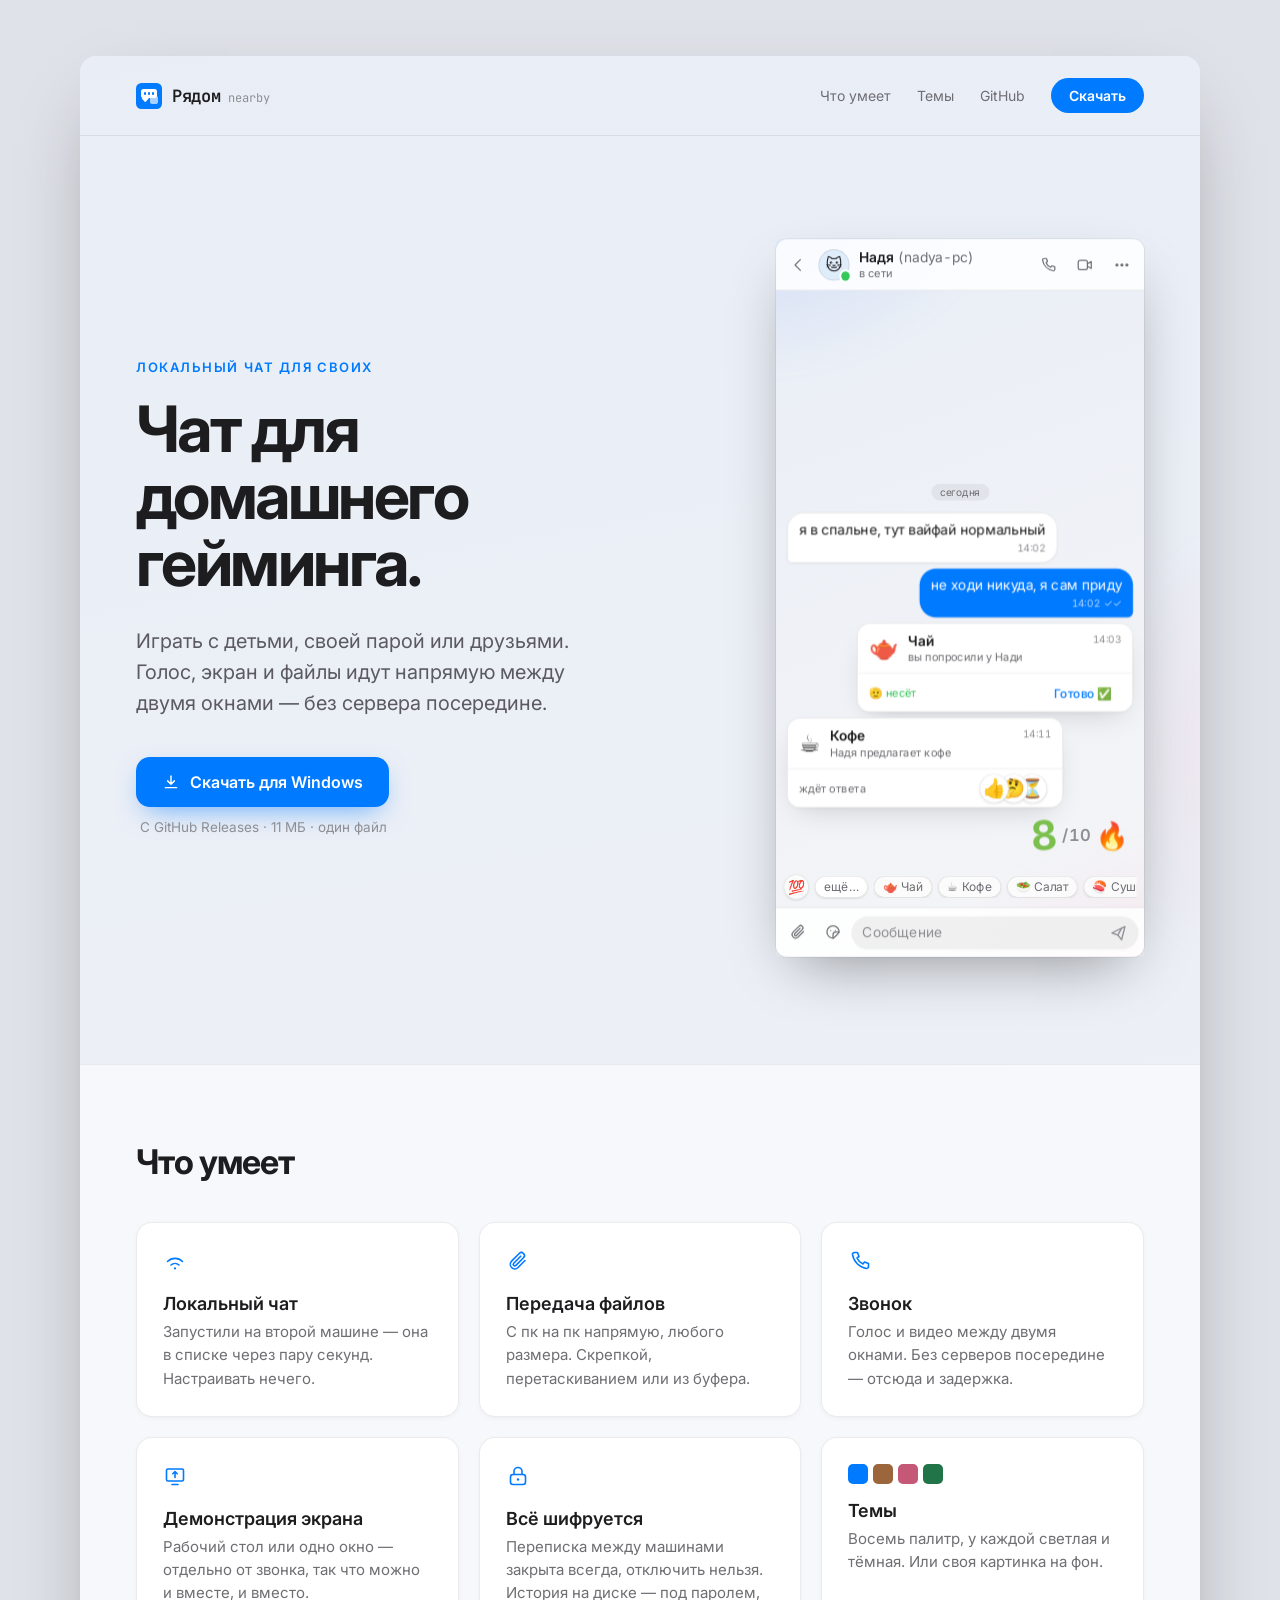
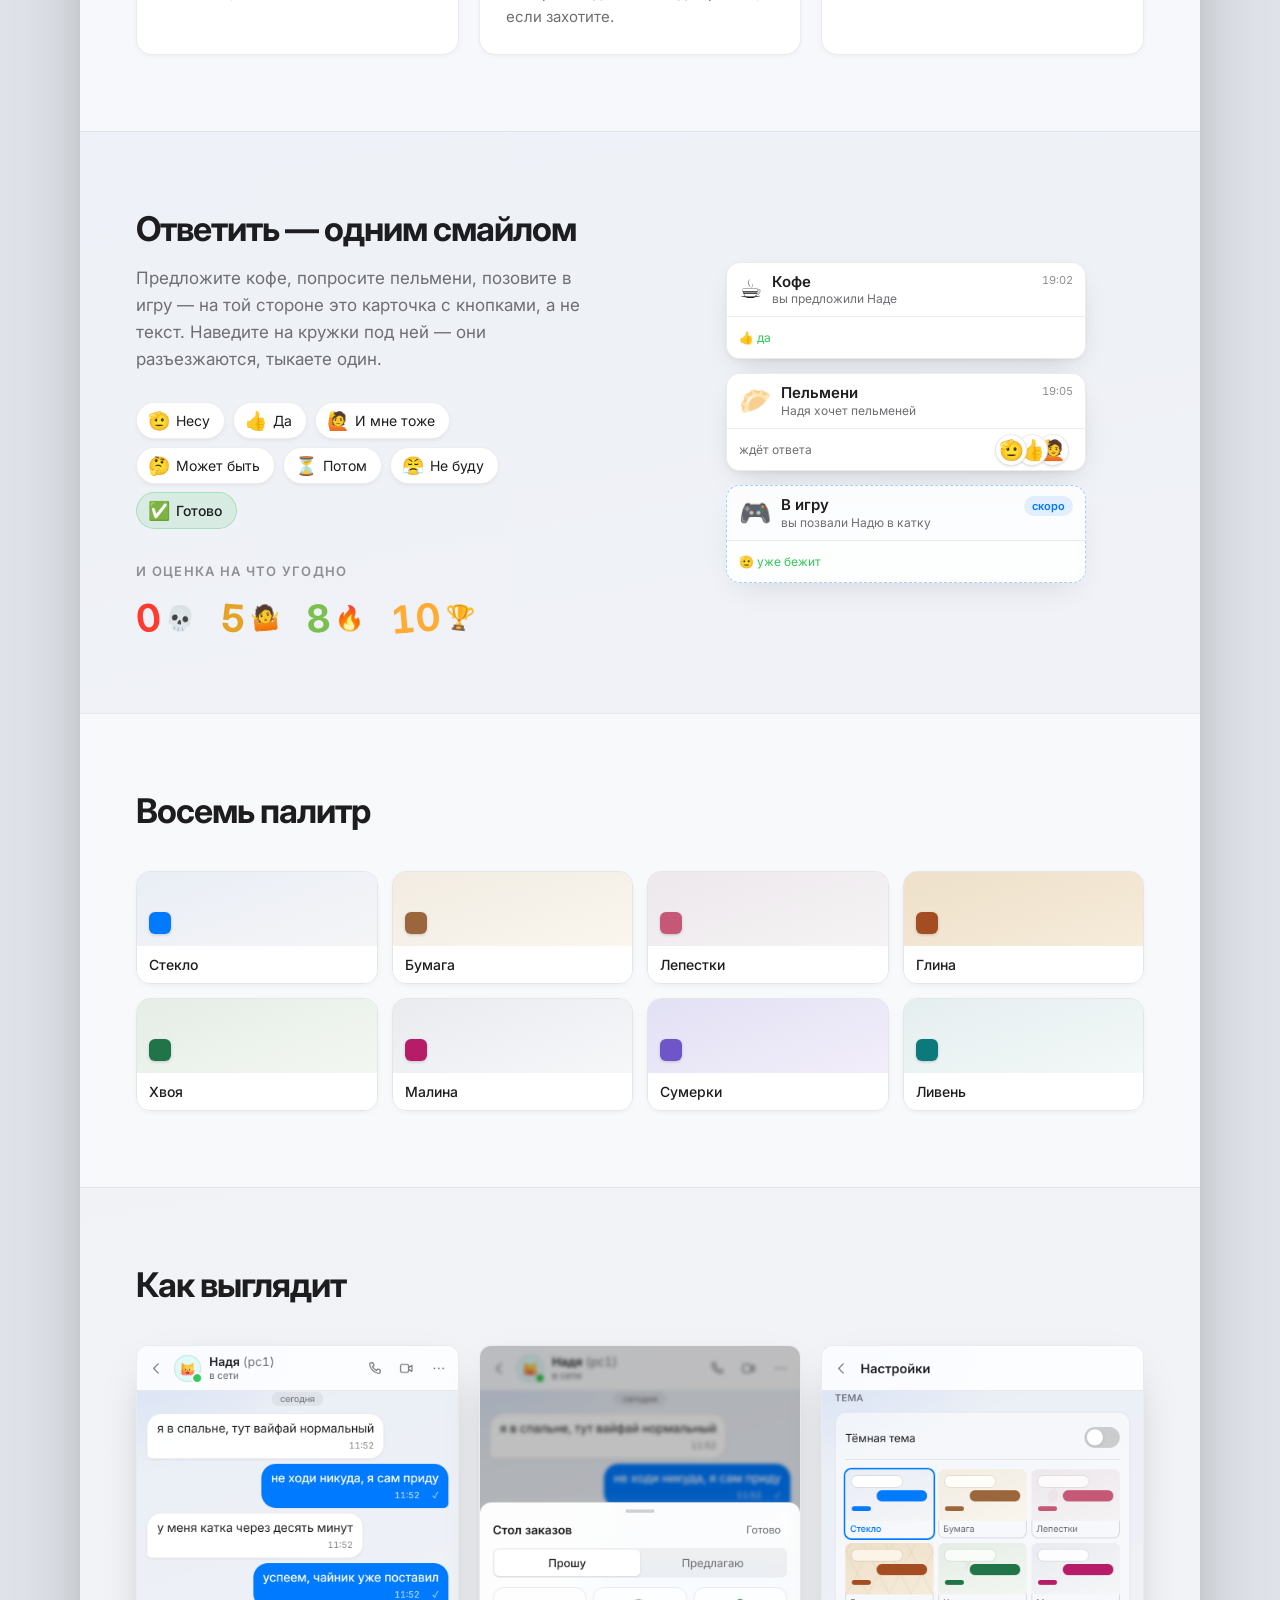
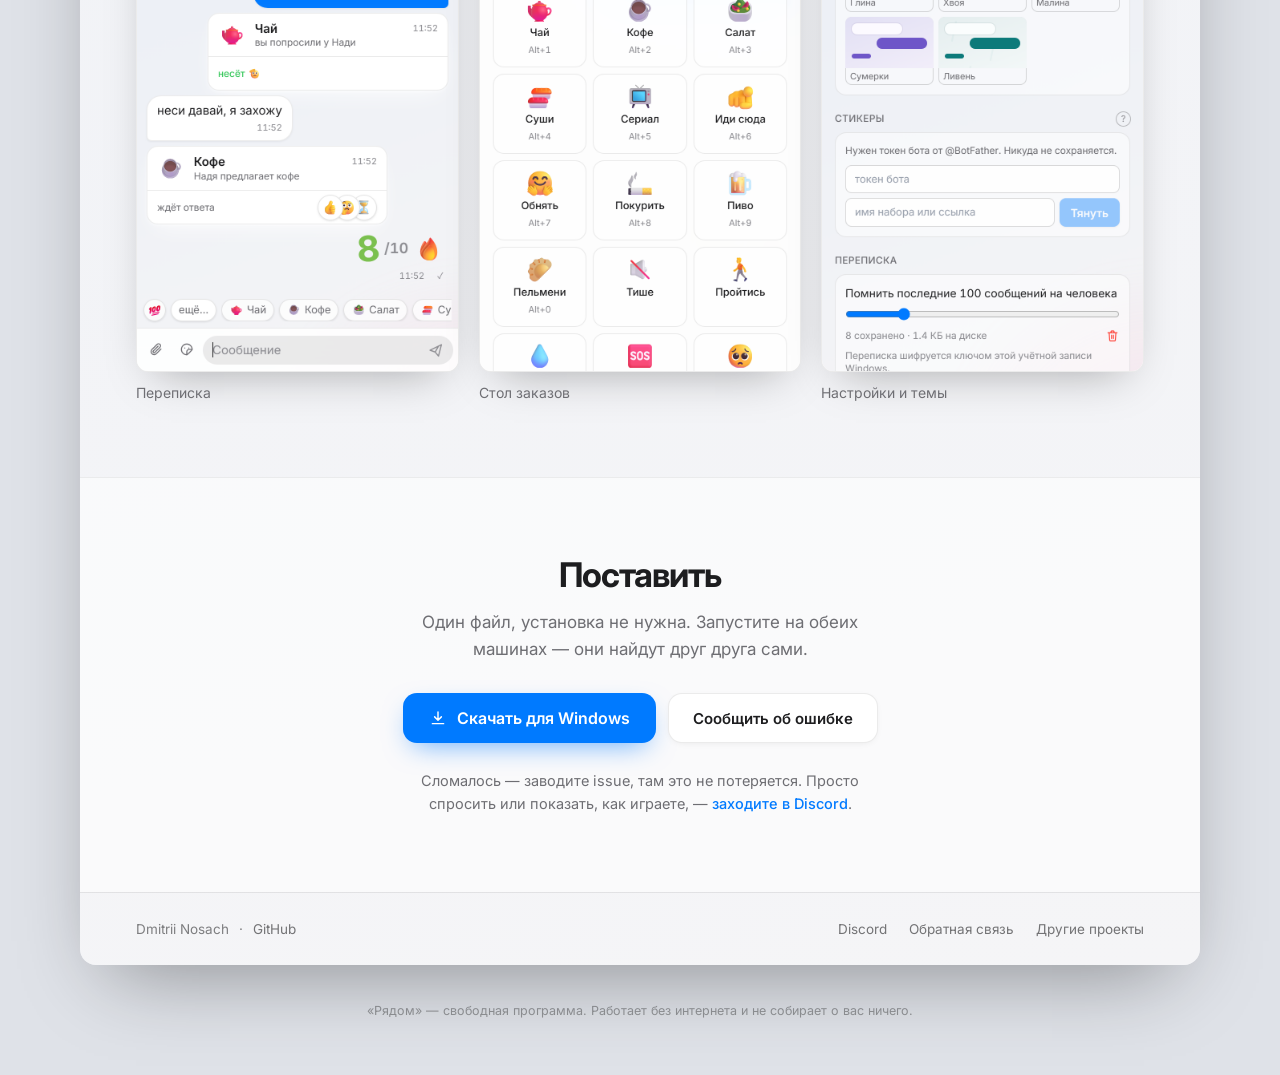
==== commit f9e19dfa: "Счётчик Яндекс.Метрики на лендинге — витрина считает посетителей, приложение по-прежнему нет" ====
--- a/index.html
+++ b/index.html
@@ -50,6 +50,20 @@
   "author": { "@type": "Person", "name": "Dmitrii Nosach", "url": "https://github.com/dmitriinosach" }
 }
 </script>
+
+<!-- Yandex.Metrika counter -->
+<script type="text/javascript">
+    (function(m,e,t,r,i,k,a){
+        m[i]=m[i]||function(){(m[i].a=m[i].a||[]).push(arguments)};
+        m[i].l=1*new Date();
+        for (var j = 0; j < document.scripts.length; j++) {if (document.scripts[j].src === r) { return; }}
+        k=e.createElement(t),a=e.getElementsByTagName(t)[0],k.async=1,k.src=r,a.parentNode.insertBefore(k,a)
+    })(window, document,'script','https://mc.yandex.ru/metrika/tag.js?id=111900387', 'ym');
+
+    ym(111900387, 'init', {ssr:true, webvisor:true, clickmap:true, ecommerce:"dataLayer", referrer: document.referrer, url: location.href, accurateTrackBounce:true, trackLinks:true});
+</script>
+<noscript><div><img src="https://mc.yandex.ru/watch/111900387" style="position:absolute; left:-9999px;" alt="" /></div></noscript>
+<!-- /Yandex.Metrika counter -->
 </head>
 <body>
 
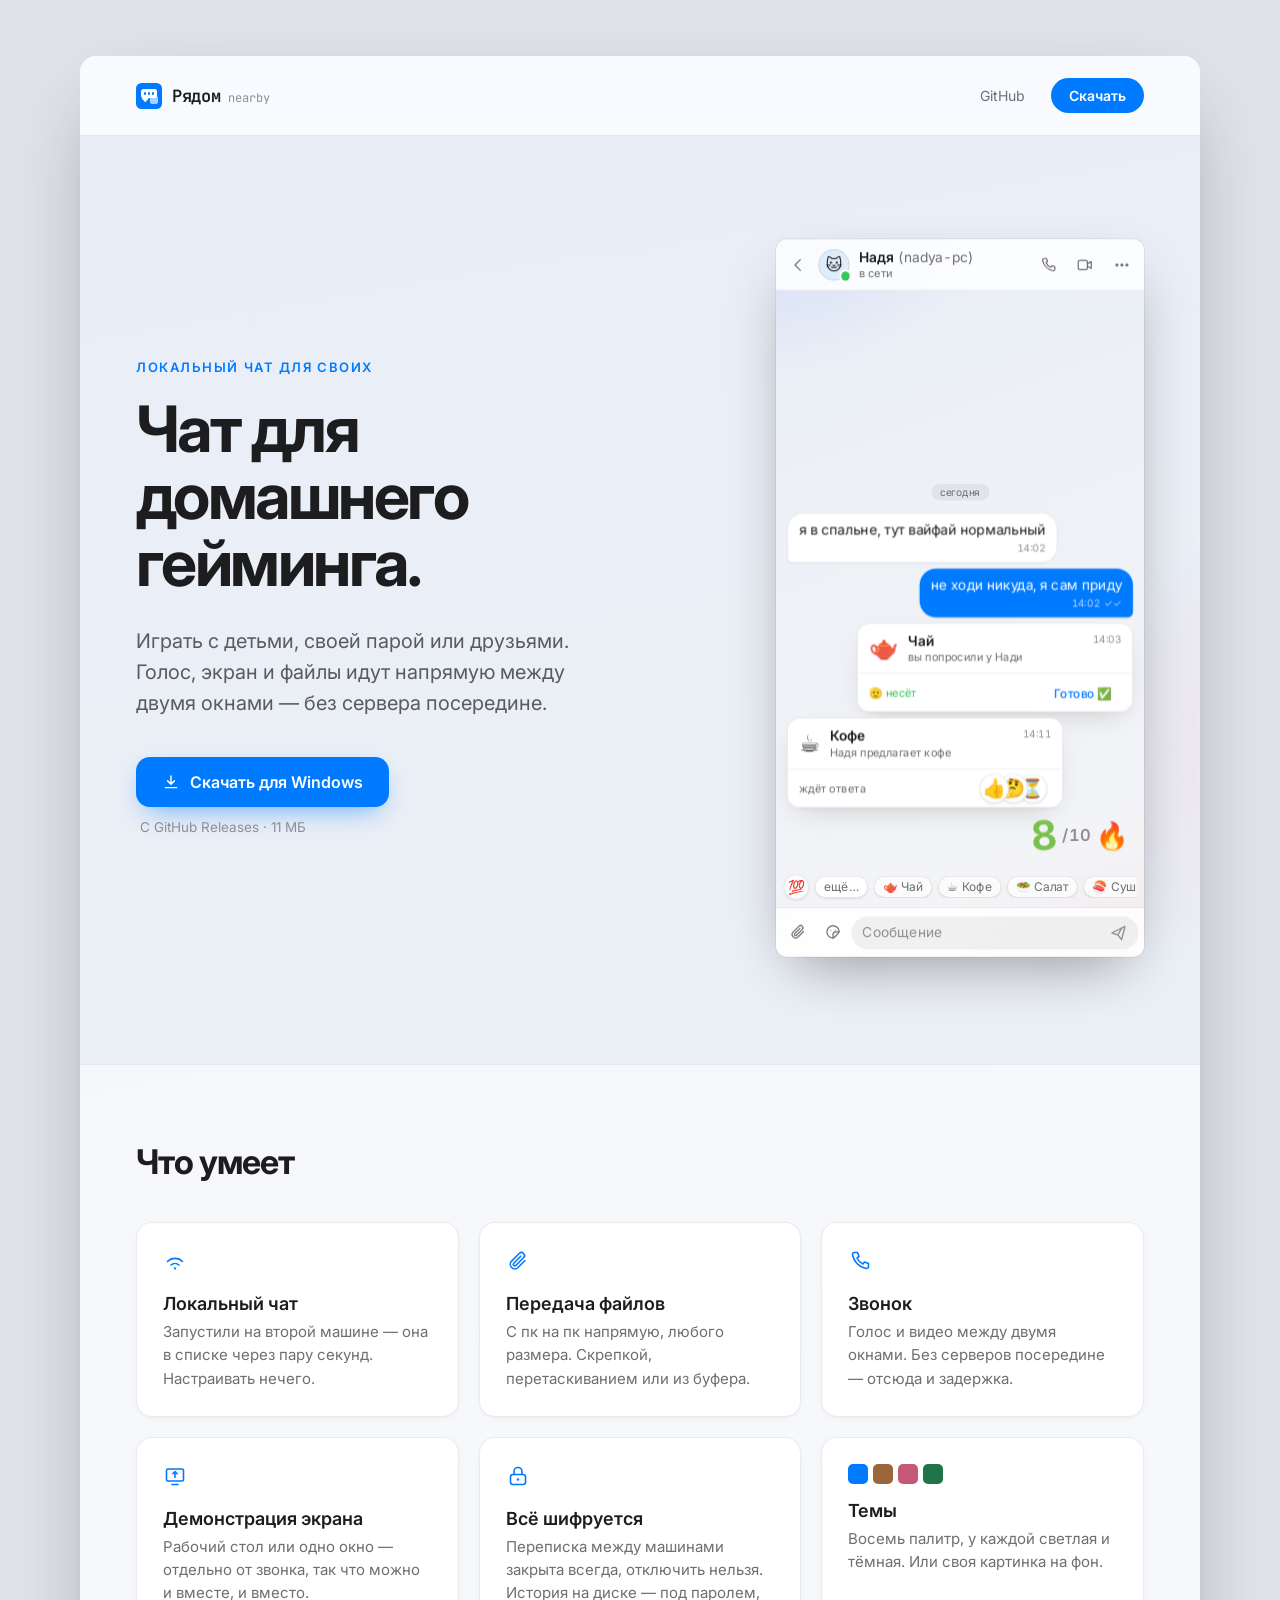
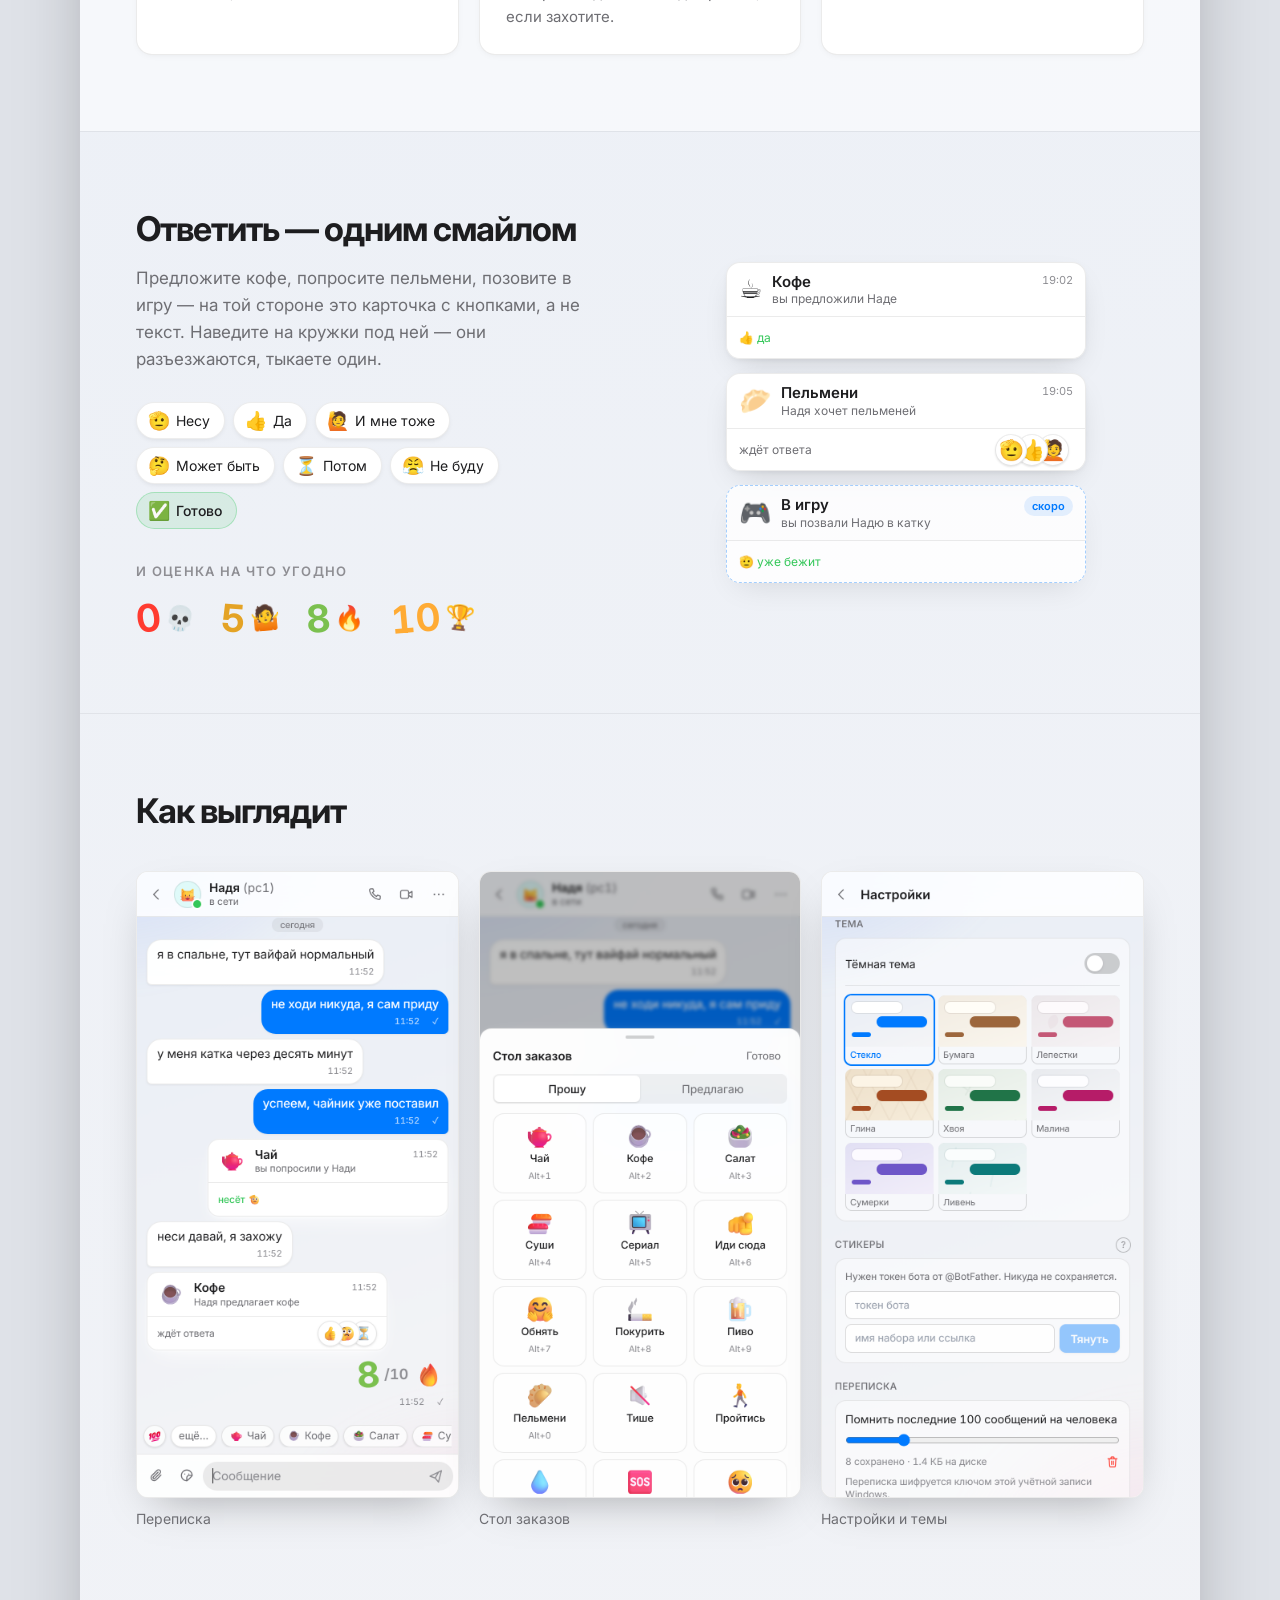
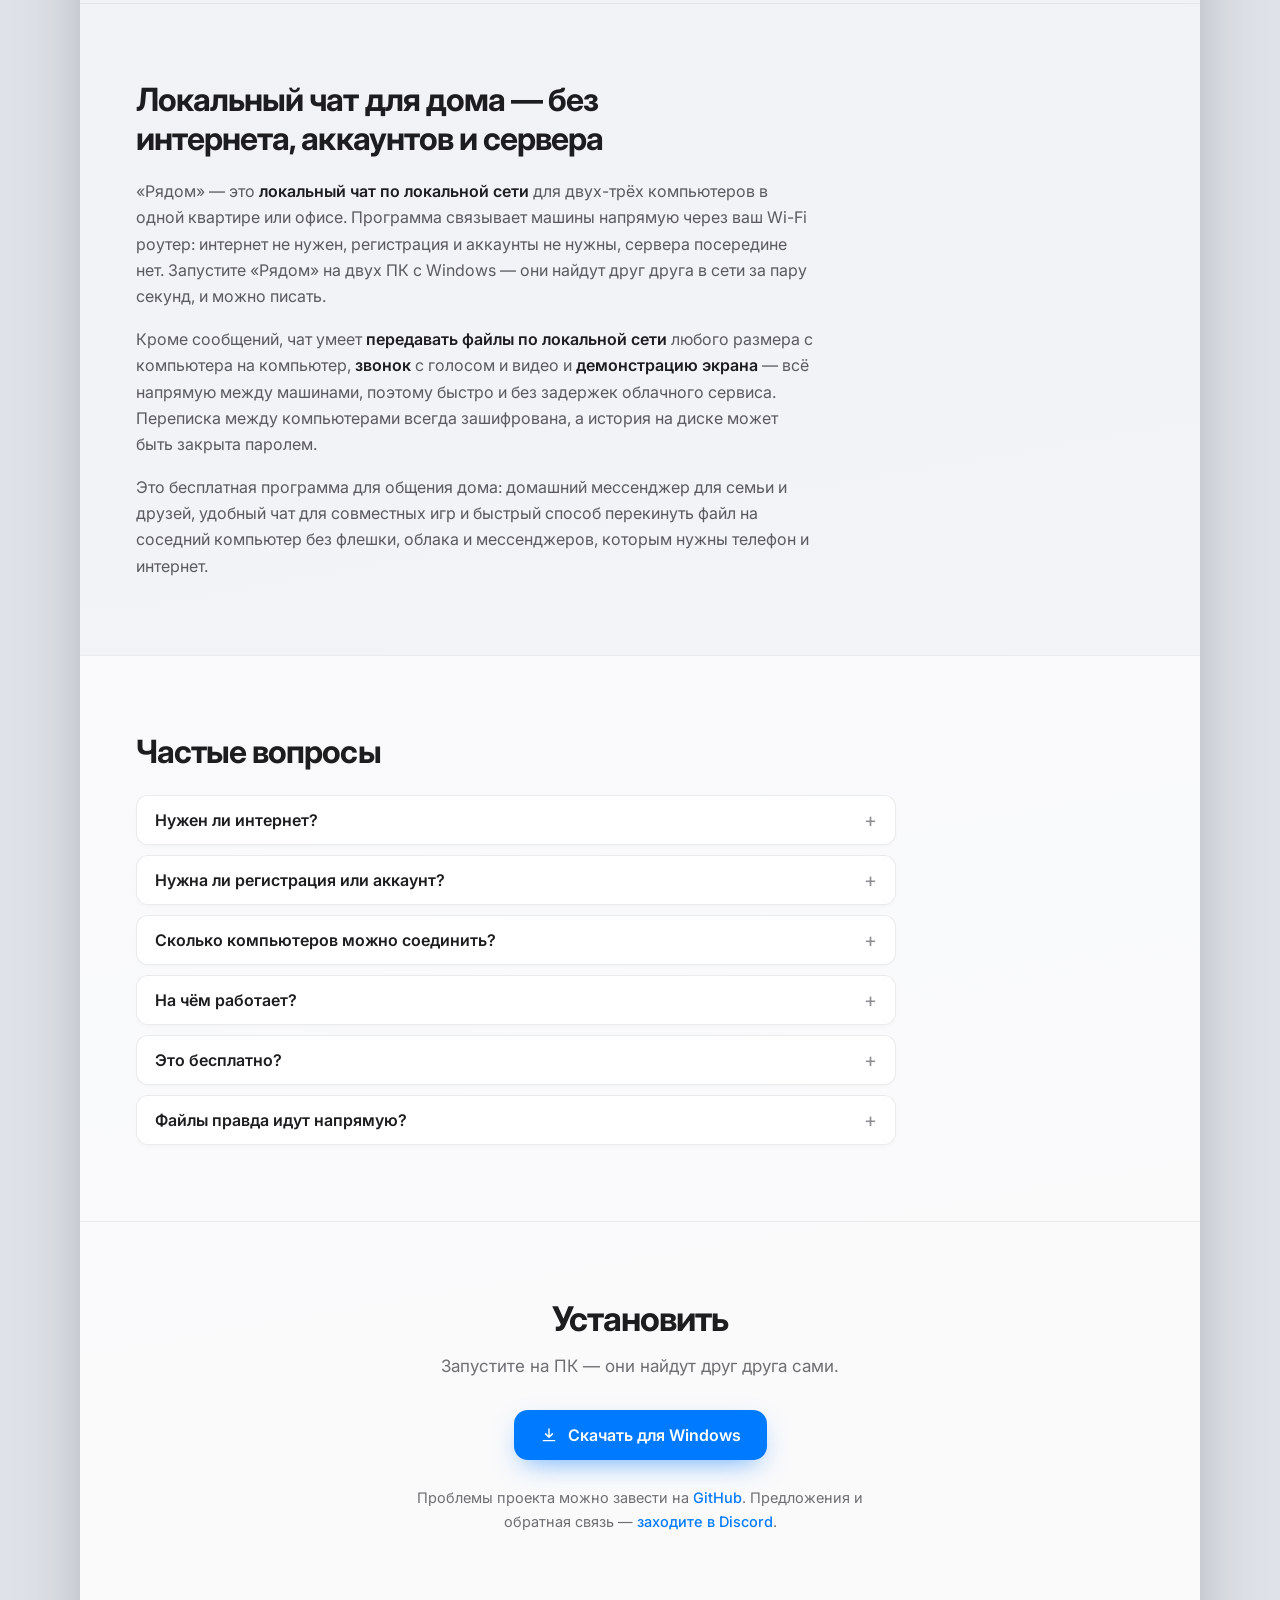
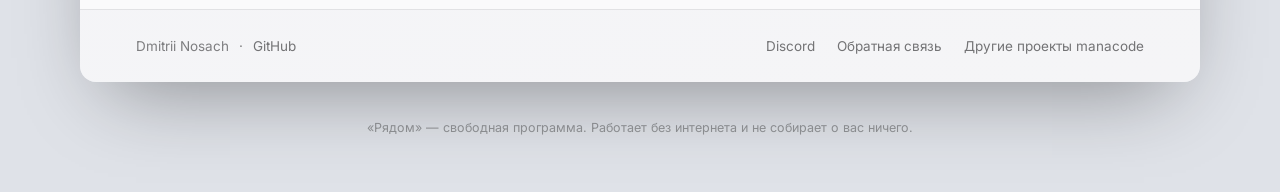
==== commit d994a1e5: "Стики-шапка, ровный герой на 900–1200, SEO-текст с ключевиками и FAQ, canonical на свой поддомен Шап" ====
--- a/index.html
+++ b/index.html
@@ -6,16 +6,16 @@
 <title>Рядом — локальный чат для домашней сети, без интернета и аккаунтов</title>
 <meta name="description" content="«Рядом» — чат для двух-трёх компьютеров в одной квартире. Сообщения, звонок, демонстрация экрана и файлы идут напрямую между машинами: без интернета, без аккаунтов, без сервера. Бесплатно, Windows, один файл.">
 
-<link rel="canonical" href="https://manacode.su/">
+<link rel="canonical" href="https://nearby.manacode.su/">
 <meta name="theme-color" content="#dfe2e8">
 
 <meta property="og:type" content="website">
 <meta property="og:locale" content="ru_RU">
 <meta property="og:site_name" content="Рядом">
-<meta property="og:url" content="https://manacode.su/">
+<meta property="og:url" content="https://nearby.manacode.su/">
 <meta property="og:title" content="Рядом — локальный чат для домашней сети">
 <meta property="og:description" content="Сообщения, звонок, экран и файлы напрямую между компьютерами в одной квартире. Без интернета, аккаунтов и сервера.">
-<meta property="og:image" content="https://manacode.su/assets/og.png">
+<meta property="og:image" content="https://nearby.manacode.su/assets/og.png">
 <meta property="og:image:width" content="1200">
 <meta property="og:image:height" content="630">
 <meta property="og:image:alt" content="Окно чата «Рядом»: переписка, карточки заказов и оценка">
@@ -23,7 +23,7 @@
 <meta name="twitter:card" content="summary_large_image">
 <meta name="twitter:title" content="Рядом — локальный чат для домашней сети">
 <meta name="twitter:description" content="Сообщения, звонок, экран и файлы напрямую между компьютерами в одной квартире. Без интернета, аккаунтов и сервера.">
-<meta name="twitter:image" content="https://manacode.su/assets/og.png">
+<meta name="twitter:image" content="https://nearby.manacode.su/assets/og.png">
 
 <link rel="icon" href="assets/ryadom-32.png" sizes="32x32" type="image/png">
 <link rel="icon" href="assets/ryadom-256.png" sizes="256x256" type="image/png">
@@ -42,7 +42,7 @@
   "alternateName": "Ryadom",
   "applicationCategory": "CommunicationApplication",
   "operatingSystem": "Windows 10, Windows 11",
-  "url": "https://manacode.su/",
+  "url": "https://nearby.manacode.su/",
   "downloadUrl": "https://github.com/dmitriinosach/Nearby-Lan-Chat/releases/latest",
   "inLanguage": "ru",
   "description": "Локальный чат для домашней сети: сообщения, звонок, демонстрация экрана и передача файлов напрямую между компьютерами, без интернета, аккаунтов и сервера.",
@@ -51,6 +51,30 @@
 }
 </script>
 
+<script type="application/ld+json">
+{
+  "@context": "https://schema.org",
+  "@type": "FAQPage",
+  "mainEntity": [
+    { "@type": "Question", "name": "Нужен ли интернет для локального чата «Рядом»?", "acceptedAnswer": { "@type": "Answer", "text": "Нет. «Рядом» работает по локальной сети — через ваш Wi-Fi роутер или напрямую по кабелю. Интернет не требуется вообще." } },
+    { "@type": "Question", "name": "Нужна ли регистрация или аккаунт?", "acceptedAnswer": { "@type": "Answer", "text": "Нет. Ни телефона, ни почты, ни пароля при входе. Скачали, запустили — и вы в сети." } },
+    { "@type": "Question", "name": "Сколько компьютеров можно соединить?", "acceptedAnswer": { "@type": "Answer", "text": "«Рядом» рассчитан на небольшую домашнюю сеть — два-три компьютера в одной квартире или офисе." } },
+    { "@type": "Question", "name": "На чём работает программа?", "acceptedAnswer": { "@type": "Answer", "text": "Windows 10 и Windows 11. Это один exe-файл, установка не требуется." } },
+    { "@type": "Question", "name": "Это бесплатно?", "acceptedAnswer": { "@type": "Answer", "text": "Да, полностью бесплатно и без рекламы. Программа не собирает о вас никаких данных." } },
+    { "@type": "Question", "name": "Файлы правда передаются напрямую между компьютерами?", "acceptedAnswer": { "@type": "Answer", "text": "Да. Файлы идут с компьютера на компьютер по локальной сети, минуя облако и сторонние серверы, поэтому размер не ограничен скоростью интернета." } }
+  ]
+}
+</script>
+
+  <!-- Google tag (gtag.js) -->
+  <script async src="https://www.googletagmanager.com/gtag/js?id=G-WCVJV91FJ9"></script>
+  <script>
+    window.dataLayer = window.dataLayer || [];
+    function gtag(){dataLayer.push(arguments);}
+    gtag('js', new Date());
+
+    gtag('config', 'G-WCVJV91FJ9');
+  </script>
 <!-- Yandex.Metrika counter -->
 <script type="text/javascript">
     (function(m,e,t,r,i,k,a){
@@ -86,8 +110,6 @@
         </span>
       </a>
       <nav class="nav__links">
-        <a href="#umeet">Что умеет</a>
-        <a href="#temy">Темы</a>
         <a href="https://github.com/dmitriinosach/Nearby-Lan-Chat">GitHub</a>
         <a class="btn btn--pill" href="https://github.com/dmitriinosach/Nearby-Lan-Chat/releases/latest">Скачать</a>
       </nav>
@@ -109,7 +131,7 @@
               <svg width="18" height="18" viewBox="0 0 24 24" fill="none" stroke="currentColor" stroke-width="1.9" stroke-linecap="round" stroke-linejoin="round" aria-hidden="true"><path d="M12 4v11m0 0-4.5-4.5M12 15l4.5-4.5"/><path d="M4.5 19.5h15"/></svg>
               Скачать для Windows
             </a>
-            <p class="hero__fine">С GitHub Releases · 11 МБ · один файл</p>
+            <p class="hero__fine">С GitHub Releases · 11 МБ </p>
           </div>
         </div>
 
@@ -337,21 +359,6 @@
             </div>
           </div>
         </div>
-      </div>
-    </section>
-
-    <!-- ──────────────────────────── темы ─────────────────────────── -->
-    <section class="band band--tint" id="temy">
-      <h3>Восемь палитр</h3>
-      <div class="skins">
-        <div class="skin"><div class="skin__swatch" style="background: linear-gradient(160deg, rgb(233 238 246), rgb(245 245 247));"><b style="background: rgb(0 122 255);"></b></div><p class="skin__name">Стекло</p></div>
-        <div class="skin"><div class="skin__swatch" style="background: linear-gradient(160deg, rgb(242 236 226), rgb(250 246 238));"><b style="background: rgb(156 102 60);"></b></div><p class="skin__name">Бумага</p></div>
-        <div class="skin"><div class="skin__swatch" style="background: linear-gradient(160deg, rgb(236 232 235), rgb(246 243 245));"><b style="background: rgb(196 88 118);"></b></div><p class="skin__name">Лепестки</p></div>
-        <div class="skin"><div class="skin__swatch" style="background: linear-gradient(160deg, rgb(238 224 202), rgb(246 236 218));"><b style="background: rgb(164 76 34);"></b></div><p class="skin__name">Глина</p></div>
-        <div class="skin"><div class="skin__swatch" style="background: linear-gradient(160deg, rgb(229 237 230), rgb(243 247 242));"><b style="background: rgb(32 116 72);"></b></div><p class="skin__name">Хвоя</p></div>
-        <div class="skin"><div class="skin__swatch" style="background: linear-gradient(160deg, rgb(233 235 239), rgb(246 247 249));"><b style="background: rgb(182 28 104);"></b></div><p class="skin__name">Малина</p></div>
-        <div class="skin"><div class="skin__swatch" style="background: linear-gradient(160deg, rgb(226 224 244), rgb(242 238 250));"><b style="background: rgb(110 86 200);"></b></div><p class="skin__name">Сумерки</p></div>
-        <div class="skin"><div class="skin__swatch" style="background: linear-gradient(160deg, rgb(229 238 239), rgb(243 248 248));"><b style="background: rgb(12 122 122);"></b></div><p class="skin__name">Ливень</p></div>
       </div>
     </section>
 
@@ -374,19 +381,58 @@
       </div>
     </section>
 
+    <!-- ───────────────────── о программе (SEO-текст) ────────────── -->
+    <section class="band prose" id="opisanie">
+      <h2>Локальный чат для дома — без интернета, аккаунтов и сервера</h2>
+      <p>«Рядом» — это <strong>локальный чат по локальной сети</strong> для двух-трёх компьютеров в одной квартире или офисе. Программа связывает машины напрямую через ваш Wi-Fi роутер: интернет не нужен, регистрация и аккаунты не нужны, сервера посередине нет. Запустите «Рядом» на двух ПК с Windows — они найдут друг друга в сети за пару секунд, и можно писать.</p>
+      <p>Кроме сообщений, чат умеет <strong>передавать файлы по локальной сети</strong> любого размера с компьютера на компьютер, <strong>звонок</strong> с голосом и видео и <strong>демонстрацию экрана</strong> — всё напрямую между машинами, поэтому быстро и без задержек облачного сервиса. Переписка между компьютерами всегда зашифрована, а история на диске может быть закрыта паролем.</p>
+      <p>Это бесплатная программа для общения дома: домашний мессенджер для семьи и друзей, удобный чат для совместных игр и быстрый способ перекинуть файл на соседний компьютер без флешки, облака и мессенджеров, которым нужны телефон и интернет.</p>
+    </section>
+
+    <!-- ───────────────────────── частые вопросы ─────────────────── -->
+    <section class="band band--tint faq" id="faq">
+      <h2>Частые вопросы</h2>
+      <div class="faq__list">
+        <details>
+          <summary>Нужен ли интернет?</summary>
+          <p>Нет. «Рядом» работает по локальной сети — через ваш Wi-Fi роутер или напрямую по кабелю. Интернет не требуется вообще.</p>
+        </details>
+        <details>
+          <summary>Нужна ли регистрация или аккаунт?</summary>
+          <p>Нет. Ни телефона, ни почты, ни пароля при входе. Скачали, запустили — и вы в сети.</p>
+        </details>
+        <details>
+          <summary>Сколько компьютеров можно соединить?</summary>
+          <p>«Рядом» рассчитан на небольшую домашнюю сеть — два-три компьютера в одной квартире или офисе.</p>
+        </details>
+        <details>
+          <summary>На чём работает?</summary>
+          <p>Windows 10 и Windows 11. Это один exe-файл, установка не требуется.</p>
+        </details>
+        <details>
+          <summary>Это бесплатно?</summary>
+          <p>Да, полностью бесплатно и без рекламы. Программа не собирает о вас никаких данных.</p>
+        </details>
+        <details>
+          <summary>Файлы правда идут напрямую?</summary>
+          <p>Да. Файлы передаются с компьютера на компьютер по локальной сети, минуя облако и сторонние серверы, поэтому размер не ограничен скоростью интернета.</p>
+        </details>
+      </div>
+    </section>
+
     <!-- ─────────────────────────── скачать ───────────────────────── -->
     <section class="band band--tint grab" id="skachat">
-      <h3>Поставить</h3>
-      <p>Один файл, установка не нужна. Запустите на обеих машинах — они найдут друг друга сами.</p>
+      <h3>Установить</h3>
+      <p>Запустите на ПК — они найдут друг друга сами.</p>
       <div class="grab__row">
         <a class="btn btn--lead" href="https://github.com/dmitriinosach/Nearby-Lan-Chat/releases/latest">
           <svg width="18" height="18" viewBox="0 0 24 24" fill="none" stroke="currentColor" stroke-width="1.9" stroke-linecap="round" stroke-linejoin="round" aria-hidden="true"><path d="M12 4v11m0 0-4.5-4.5M12 15l4.5-4.5"/><path d="M4.5 19.5h15"/></svg>
           Скачать для Windows
         </a>
-        <a class="btn btn--ghost" href="https://github.com/dmitriinosach/Nearby-Lan-Chat/issues/new/choose">Сообщить об ошибке</a>
-      </div>
-      <p class="grab__fine">Сломалось — заводите issue, там это не потеряется.
-        Просто спросить или показать, как играете, — <a href="https://discord.gg/6gW75qKbcW" rel="noopener">заходите в Discord</a>.</p>
+
+      </div>
+      <p class="grab__fine">Проблемы проекта можно завести на <a class="" href="https://github.com/dmitriinosach/Nearby-Lan-Chat/issues/new/choose">GitHub</a>.
+        Предложения и обратная связь — <a href="https://discord.gg/6gW75qKbcW" rel="noopener">заходите в Discord</a>.</p>
     </section>
     </main>
 
@@ -400,7 +446,7 @@
       <nav class="foot__nav">
         <a href="https://discord.gg/6gW75qKbcW" rel="noopener">Discord</a>
         <a href="https://github.com/dmitriinosach/Nearby-Lan-Chat/issues">Обратная связь</a>
-        <a href="https://manacode.su">Другие проекты</a>
+        <a href="https://manacode.su">Другие проекты manacode</a>
       </nav>
     </footer>
 
--- a/assets/style.css
+++ b/assets/style.css
@@ -68,7 +68,11 @@
   width: 100%;
   max-width: var(--shell);
   margin: 0 auto;
-  overflow: hidden;
+  /* НЕ overflow: hidden — оно ломает position: sticky у шапки. Скруглять
+     углы карточки нечему клипать: фон сам обрезается по border-radius, а
+     свечение героя и макет окна уже клипаются своими контейнерами
+     (.hero и .hero__shot — у обоих overflow: hidden). Верх шапки скруглён
+     отдельно, чтобы совпасть с картой. */
   border-radius: 16px;
   box-shadow: 0 32px 80px -28px rgb(0 0 0 / 0.4);
   background: linear-gradient(170deg, var(--card-from), var(--card-to));
@@ -92,10 +96,17 @@
 /* ── шапка ────────────────────────────────────────────────────────── */
 
 .nav {
+  position: sticky; top: 0; z-index: 50;
   display: flex; align-items: center; justify-content: space-between;
   gap: 16px;
   padding: 22px var(--pad);
   border-bottom: 1px solid var(--hair);
+  border-radius: 16px 16px 0 0;
+  /* Матовая подложка: когда шапка залипает и наезжает на контент, текст
+     под ней не должен просвечивать. Тот же приём, что в самом приложении. */
+  background: rgb(255 255 255 / 0.72);
+  backdrop-filter: blur(20px) saturate(180%);
+  -webkit-backdrop-filter: blur(20px) saturate(180%);
 }
 
 .brand { display: flex; align-items: center; gap: 10px; text-decoration: none; color: inherit; }
@@ -270,6 +281,30 @@
   background: #fff;
 }
 .shots figcaption { margin-top: 12px; font-size: 14px; color: var(--ink-3); }
+
+/* ── SEO-текст и FAQ ──────────────────────────────────────────────── */
+
+.prose h2, .faq h2 { margin: 0 0 20px; font-size: 32px; font-weight: 700; letter-spacing: -0.03em; text-wrap: balance; }
+.prose h2 { max-width: 24ch; }
+.prose p { margin: 0 0 16px; font-size: 16px; line-height: 1.65; color: var(--ink-2); max-width: 68ch; }
+.prose p:last-child { margin-bottom: 0; }
+.prose strong { color: var(--ink); font-weight: 600; }
+
+.faq h2 { margin-bottom: 24px; }
+.faq__list { display: grid; gap: 10px; max-width: 760px; }
+.faq details {
+  border: 1px solid var(--hair); border-radius: 12px; background: #fff;
+  padding: 14px 18px; box-shadow: 0 2px 8px -5px rgb(0 0 0 / 0.1);
+}
+.faq summary {
+  cursor: pointer; list-style: none;
+  display: flex; align-items: center; justify-content: space-between; gap: 12px;
+  font-size: 16px; font-weight: 600;
+}
+.faq summary::-webkit-details-marker { display: none; }
+.faq summary::after { content: '+'; color: var(--ink-4); font-weight: 400; font-size: 20px; line-height: 1; }
+.faq details[open] summary::after { content: '\2212'; }
+.faq details p { margin: 12px 0 0; font-size: 15px; line-height: 1.6; color: var(--ink-3); }
 
 /* ── скачать ──────────────────────────────────────────────────────── */
 
@@ -415,13 +450,23 @@
 
 /* ── экраны поуже ─────────────────────────────────────────────────── */
 
+/* Двухколоночный герой в полосе 1040–1200 зажимал заголовок в узкую
+   колонку (три строки) и оставлял макет окна на 200px выше текста.
+   Складываем в одну колонку по центру уже здесь — и на 1100, и на 900
+   герой выходит ровным. minmax(0, 1fr), а не 1fr: иначе колонка растёт
+   под макет окна. */
+@media (max-width: 1200px) {
+  .hero__grid { grid-template-columns: minmax(0, 1fr); gap: 48px; justify-items: center; text-align: center; }
+  .hero__shot { transform: none; }
+  .hero .kicker { text-align: center; }
+  .hero h1 { font-size: 54px; max-width: 20ch; margin-inline: auto; }
+  .hero__lead { margin-inline: auto; }
+  .hero__cta { align-items: center; }
+}
+
 @media (max-width: 1040px) {
   :root { --pad: 40px; }
   .page { padding: 40px 32px 0; }
-  /* minmax(0, 1fr), а не 1fr: иначе колонка растёт под макет окна. */
-  .hero__grid { grid-template-columns: minmax(0, 1fr); gap: 56px; justify-items: center; }
-  .hero__shot { transform: none; }
-  .hero h1 { font-size: 52px; }
   .split { grid-template-columns: minmax(0, 1fr); gap: 40px; }
   .cards { grid-template-columns: repeat(2, minmax(0, 1fr)); }
   .skins { grid-template-columns: repeat(3, minmax(0, 1fr)); }
@@ -432,6 +477,7 @@
   .page { padding: 24px 16px 0; }
   .band { padding: 56px var(--pad); }
   .shell { border-radius: 14px; }
+  .nav { border-radius: 14px 14px 0 0; }
 
   /* Разделы уезжают: на телефоне остаётся марка и «Скачать». */
   .nav__links a:not(.btn) { display: none; }
@@ -440,6 +486,7 @@
   .hero h1 { font-size: 38px; }
   .hero__lead { font-size: 17px; }
   .band > h3, .split h3, .grab h3 { font-size: 27px; }
+  .prose h2, .faq h2 { font-size: 24px; }
 
   .cards, .shots { grid-template-columns: minmax(0, 1fr); }
   .skins { grid-template-columns: repeat(2, minmax(0, 1fr)); }
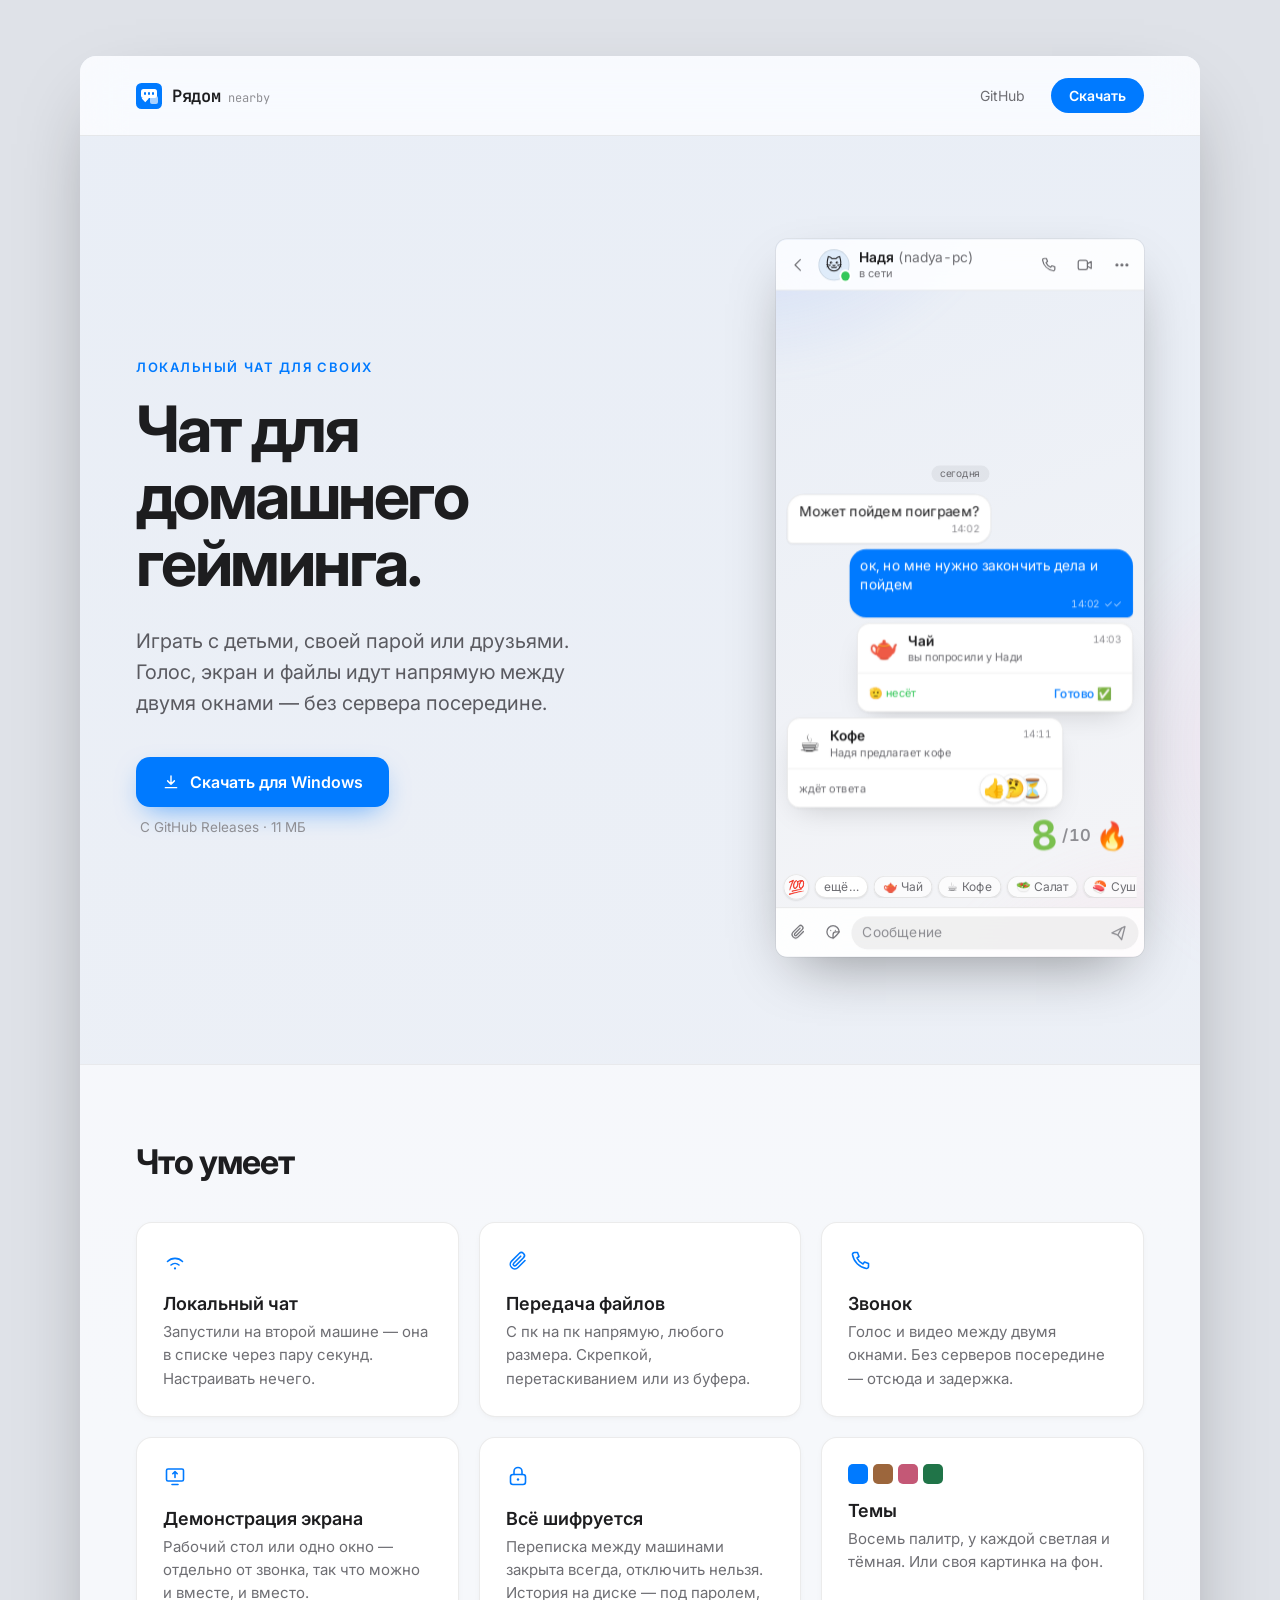
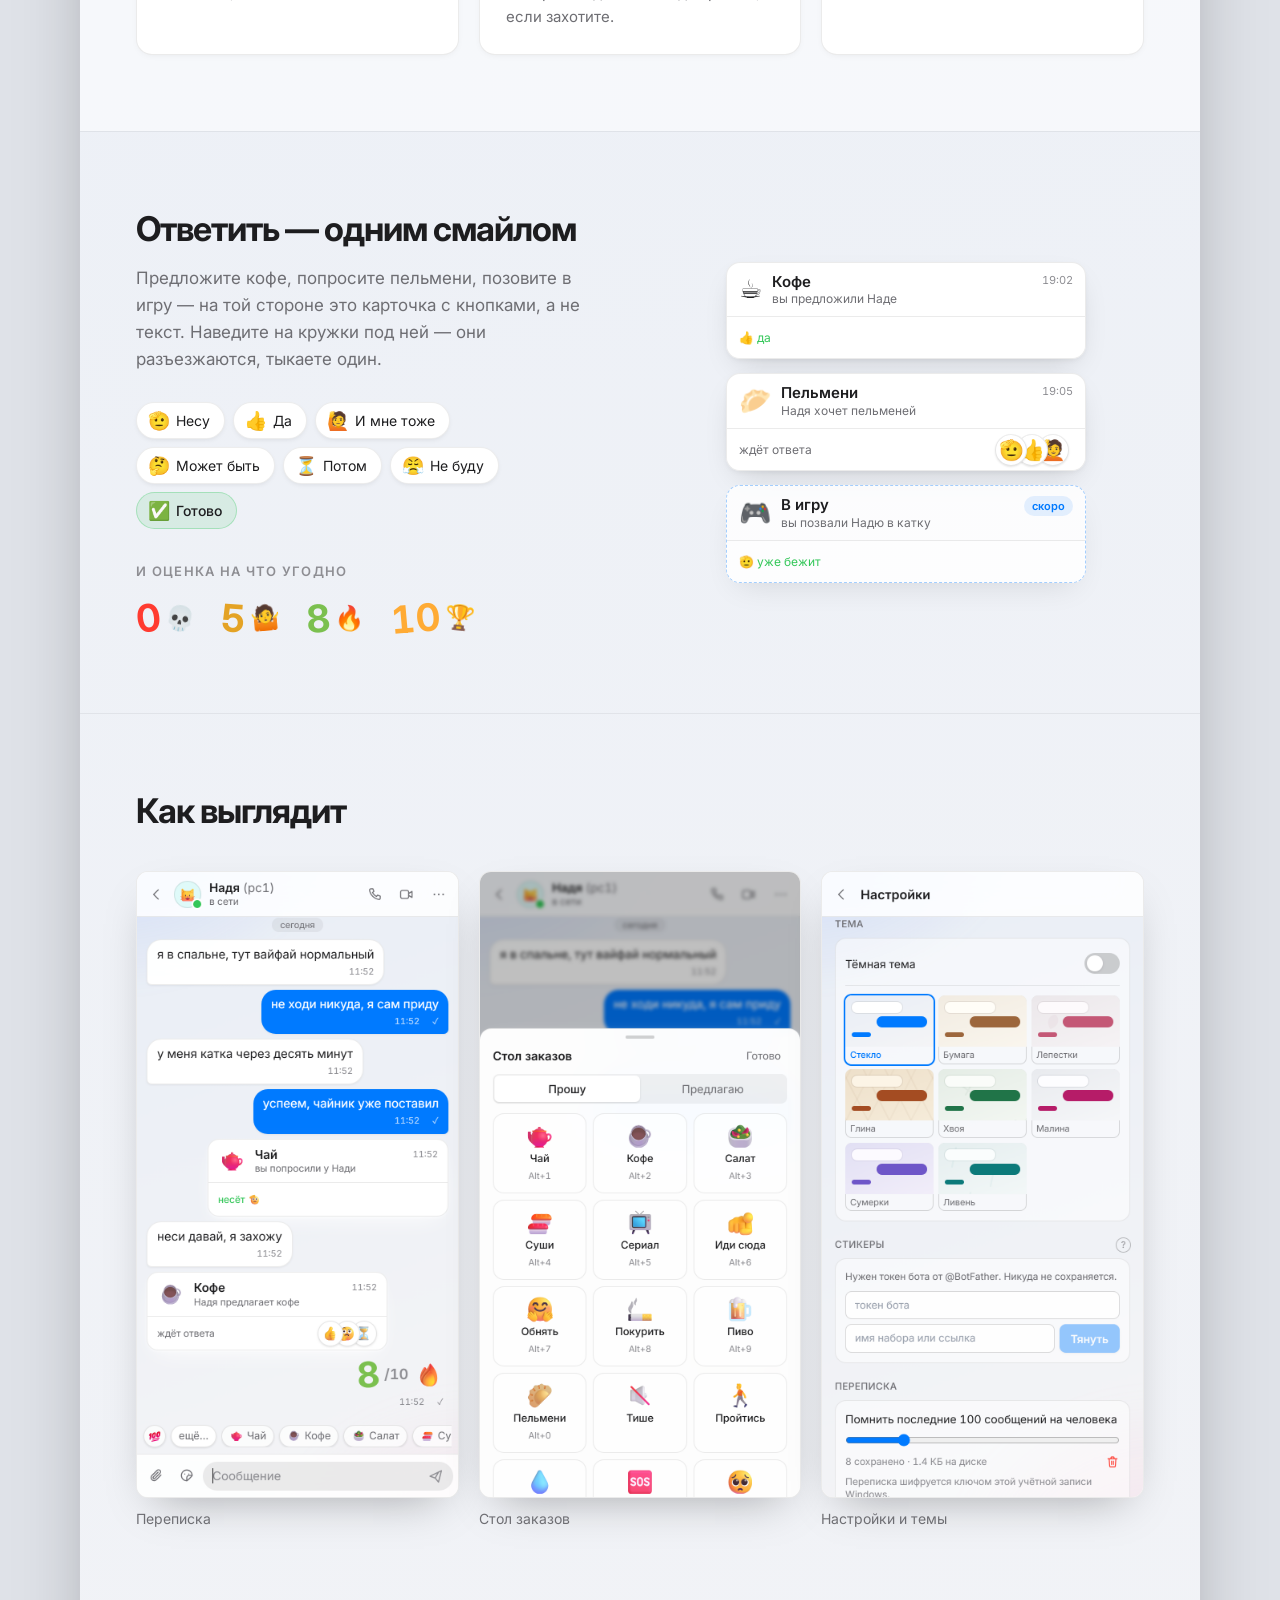
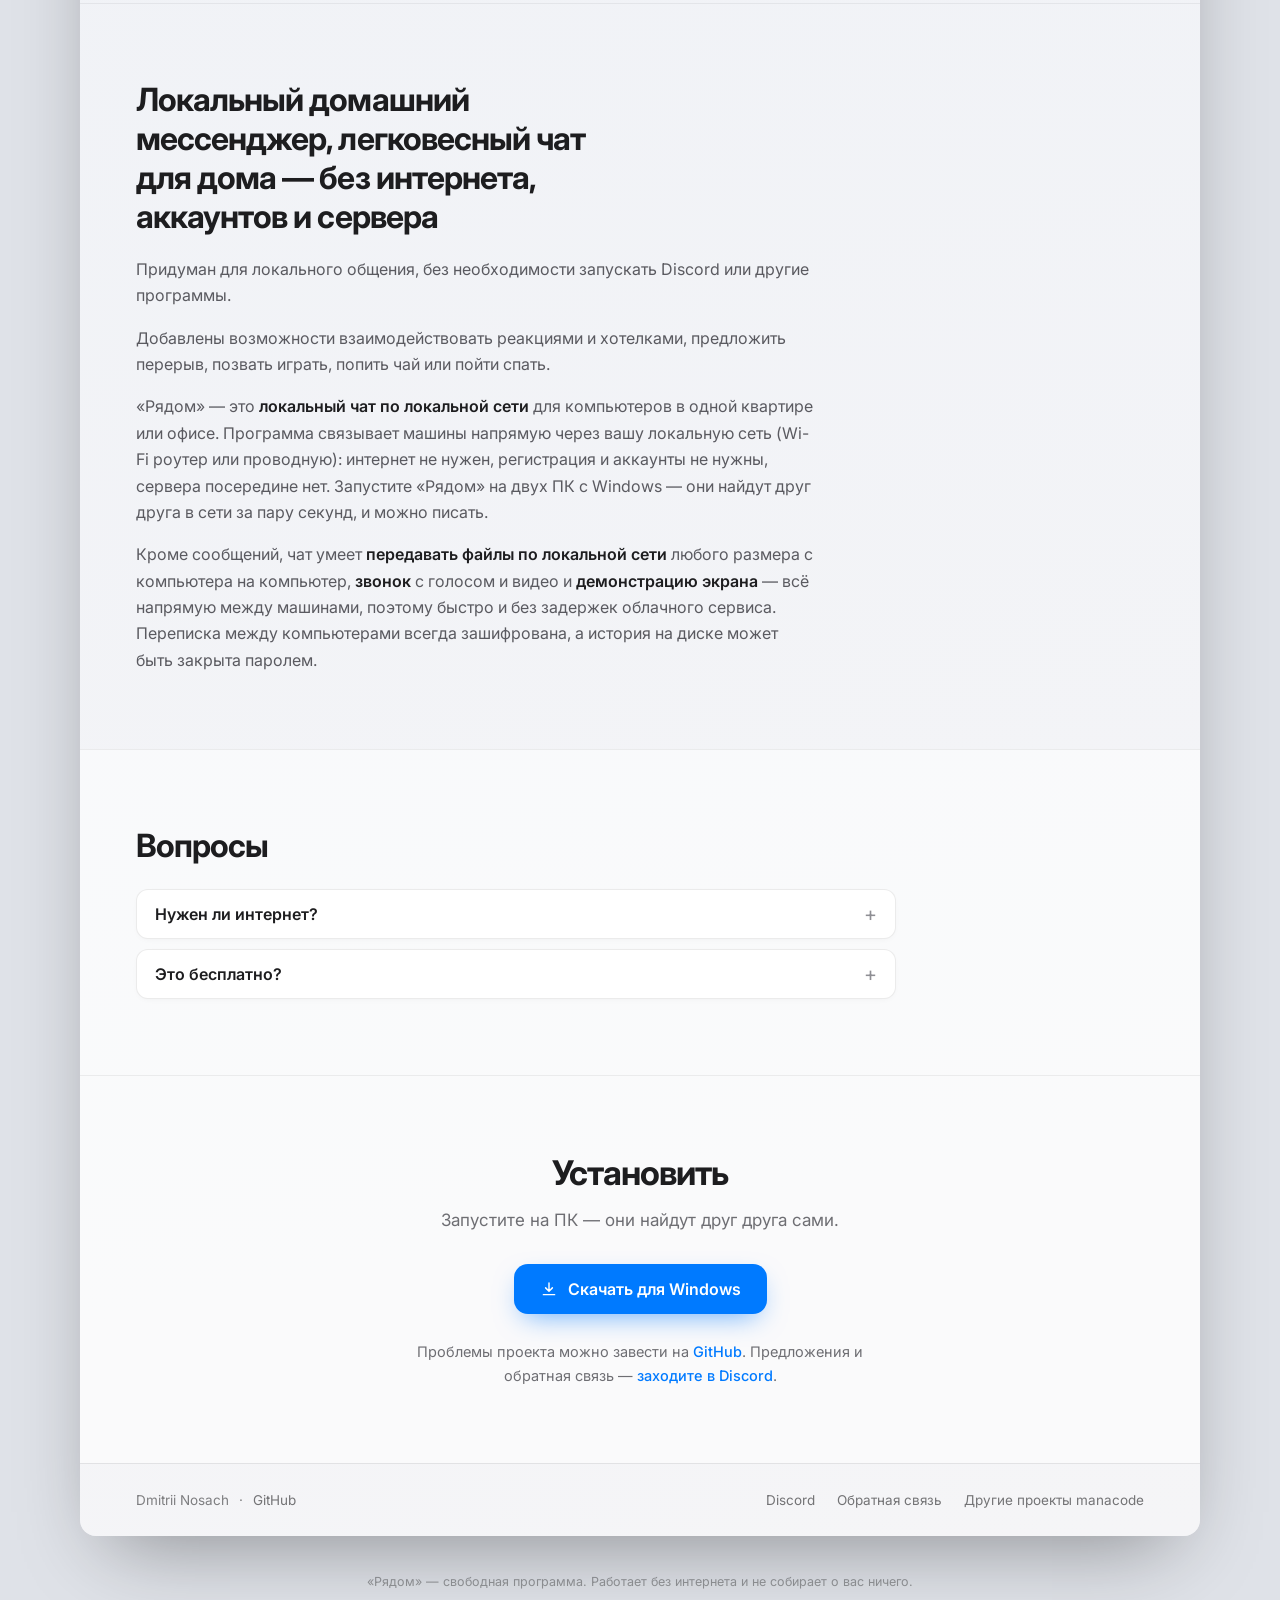
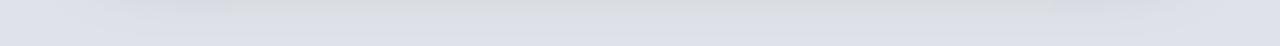
==== commit 24a55277: "Меньше текста в описании и FAQ, свежие реплики в макете; FAQ-схема синхронизирована с видимыми вопро" ====
--- a/index.html
+++ b/index.html
@@ -56,12 +56,8 @@
   "@context": "https://schema.org",
   "@type": "FAQPage",
   "mainEntity": [
-    { "@type": "Question", "name": "Нужен ли интернет для локального чата «Рядом»?", "acceptedAnswer": { "@type": "Answer", "text": "Нет. «Рядом» работает по локальной сети — через ваш Wi-Fi роутер или напрямую по кабелю. Интернет не требуется вообще." } },
-    { "@type": "Question", "name": "Нужна ли регистрация или аккаунт?", "acceptedAnswer": { "@type": "Answer", "text": "Нет. Ни телефона, ни почты, ни пароля при входе. Скачали, запустили — и вы в сети." } },
-    { "@type": "Question", "name": "Сколько компьютеров можно соединить?", "acceptedAnswer": { "@type": "Answer", "text": "«Рядом» рассчитан на небольшую домашнюю сеть — два-три компьютера в одной квартире или офисе." } },
-    { "@type": "Question", "name": "На чём работает программа?", "acceptedAnswer": { "@type": "Answer", "text": "Windows 10 и Windows 11. Это один exe-файл, установка не требуется." } },
-    { "@type": "Question", "name": "Это бесплатно?", "acceptedAnswer": { "@type": "Answer", "text": "Да, полностью бесплатно и без рекламы. Программа не собирает о вас никаких данных." } },
-    { "@type": "Question", "name": "Файлы правда передаются напрямую между компьютерами?", "acceptedAnswer": { "@type": "Answer", "text": "Да. Файлы идут с компьютера на компьютер по локальной сети, минуя облако и сторонние серверы, поэтому размер не ограничен скоростью интернета." } }
+    { "@type": "Question", "name": "Нужен ли интернет?", "acceptedAnswer": { "@type": "Answer", "text": "Нет. «Рядом» работает по локальной сети. Интернет не требуется вообще." } },
+    { "@type": "Question", "name": "Это бесплатно?", "acceptedAnswer": { "@type": "Answer", "text": "Да, полностью бесплатно и без рекламы. Программа не собирает о вас никаких данных." } }
   ]
 }
 </script>
@@ -162,14 +158,14 @@
 
                 <div class="row row--them">
                   <div class="bub bub--them">
-                    <p>я в спальне, тут вайфай нормальный</p>
+                    <p>Может пойдем поиграем?</p>
                     <div class="bub__meta"><span>14:02</span></div>
                   </div>
                 </div>
 
                 <div class="row row--me">
                   <div class="bub bub--me">
-                    <p>не ходи никуда, я сам приду</p>
+                    <p>ок, но мне нужно закончить дела и пойдем</p>
                     <div class="bub__meta"><span>14:02</span><span class="bub__ticks">✓✓</span></div>
                   </div>
                 </div>
@@ -383,39 +379,24 @@
 
     <!-- ───────────────────── о программе (SEO-текст) ────────────── -->
     <section class="band prose" id="opisanie">
-      <h2>Локальный чат для дома — без интернета, аккаунтов и сервера</h2>
-      <p>«Рядом» — это <strong>локальный чат по локальной сети</strong> для двух-трёх компьютеров в одной квартире или офисе. Программа связывает машины напрямую через ваш Wi-Fi роутер: интернет не нужен, регистрация и аккаунты не нужны, сервера посередине нет. Запустите «Рядом» на двух ПК с Windows — они найдут друг друга в сети за пару секунд, и можно писать.</p>
+      <h2>Локальный домашний мессенджер, легковесный чат для дома — без интернета, аккаунтов и сервера</h2>
+      <p>Придуман для локального общения, без необходимости запускать Discord или другие программы.</p>
+      <p>Добавлены возможности взаимодействовать реакциями и хотелками, предложить перерыв, позвать играть, попить чай или пойти спать.</p>
+      <p>«Рядом» — это <strong>локальный чат по локальной сети</strong> для компьютеров в одной квартире или офисе. Программа связывает машины напрямую через вашу локальную сеть (Wi-Fi роутер или проводную): интернет не нужен, регистрация и аккаунты не нужны, сервера посередине нет. Запустите «Рядом» на двух ПК с Windows — они найдут друг друга в сети за пару секунд, и можно писать.</p>
       <p>Кроме сообщений, чат умеет <strong>передавать файлы по локальной сети</strong> любого размера с компьютера на компьютер, <strong>звонок</strong> с голосом и видео и <strong>демонстрацию экрана</strong> — всё напрямую между машинами, поэтому быстро и без задержек облачного сервиса. Переписка между компьютерами всегда зашифрована, а история на диске может быть закрыта паролем.</p>
-      <p>Это бесплатная программа для общения дома: домашний мессенджер для семьи и друзей, удобный чат для совместных игр и быстрый способ перекинуть файл на соседний компьютер без флешки, облака и мессенджеров, которым нужны телефон и интернет.</p>
-    </section>
+     </section>
 
     <!-- ───────────────────────── частые вопросы ─────────────────── -->
     <section class="band band--tint faq" id="faq">
-      <h2>Частые вопросы</h2>
+      <h2>Вопросы</h2>
       <div class="faq__list">
         <details>
           <summary>Нужен ли интернет?</summary>
-          <p>Нет. «Рядом» работает по локальной сети — через ваш Wi-Fi роутер или напрямую по кабелю. Интернет не требуется вообще.</p>
-        </details>
-        <details>
-          <summary>Нужна ли регистрация или аккаунт?</summary>
-          <p>Нет. Ни телефона, ни почты, ни пароля при входе. Скачали, запустили — и вы в сети.</p>
-        </details>
-        <details>
-          <summary>Сколько компьютеров можно соединить?</summary>
-          <p>«Рядом» рассчитан на небольшую домашнюю сеть — два-три компьютера в одной квартире или офисе.</p>
-        </details>
-        <details>
-          <summary>На чём работает?</summary>
-          <p>Windows 10 и Windows 11. Это один exe-файл, установка не требуется.</p>
+          <p>Нет. «Рядом» работает по локальной сети. Интернет не требуется вообще.</p>
         </details>
         <details>
           <summary>Это бесплатно?</summary>
           <p>Да, полностью бесплатно и без рекламы. Программа не собирает о вас никаких данных.</p>
-        </details>
-        <details>
-          <summary>Файлы правда идут напрямую?</summary>
-          <p>Да. Файлы передаются с компьютера на компьютер по локальной сети, минуя облако и сторонние серверы, поэтому размер не ограничен скоростью интернета.</p>
         </details>
       </div>
     </section>
